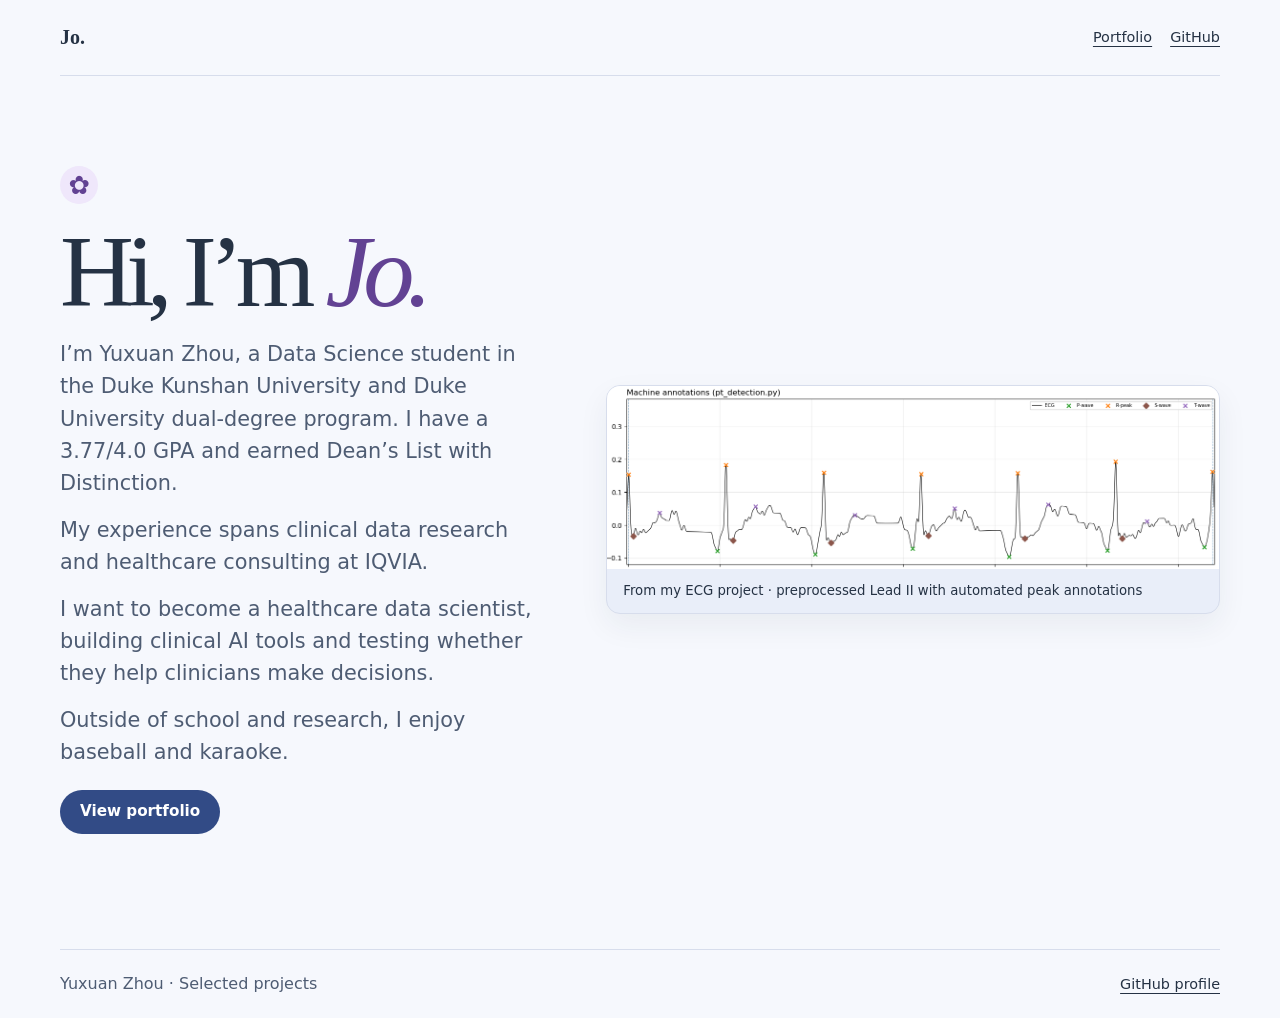
==== index.html @ 9deb6555 "Improve introduction readability" ====
<!doctype html>
<html lang="en">
<head>
<meta charset="utf-8">
<meta name="viewport" content="width=device-width,initial-scale=1">
<meta name="description" content="Selected work in biomedical data science and interactive visualization by jo1127-here.">
<title>Selected Data Projects · jo1127-here</title>
<style>
:root{color-scheme:dark;--bg:#0b1018;--panel:#121b28;--edge:#28374a;--muted:#abb9cb;--ink:#f1f6ff;--mint:#66ebc6;--blue:#8ca8ff;--pink:#ff9bb3}
*{box-sizing:border-box}html{scroll-behavior:smooth}body{margin:0;background:radial-gradient(ellipse at 85% 12%,#182a42,transparent 43rem),var(--bg);color:var(--ink);font:16px/1.55 system-ui,sans-serif}a{color:var(--mint);text-underline-offset:4px}a:focus-visible,button:focus-visible,input:focus-visible,select:focus-visible{outline:2px solid white;outline-offset:4px}main,nav,footer{width:min(1150px,calc(100% - 40px));margin:auto}nav,footer{display:flex;justify-content:space-between;gap:15px;align-items:center;padding:22px 0;border-bottom:1px solid var(--edge)}nav div{display:flex;gap:18px;flex-wrap:wrap}nav a,footer a{color:var(--ink);font-size:.9rem}header{padding:72px 0 54px;max-width:850px}.eyebrow,.tags,.caption,canvas+output{font: .85rem/1.45 ui-monospace,monospace}.eyebrow{color:var(--mint);text-transform:uppercase;letter-spacing:.12em}h1,h2,h3,p{margin:0}h1{font-size:clamp(3rem,9vw,7rem);letter-spacing:-.075em;line-height:.94;margin:.17em 0 .22em}h1 span{color:var(--blue)}h2,h3{letter-spacing:-.04em;line-height:1.05;font-size:clamp(1.65rem,3.4vw,2.75rem);margin:.3em 0}.lede{font-size:1.2rem}p,.caption{color:var(--muted)}.layout{display:grid;grid-template-columns:repeat(2,minmax(0,1fr));gap:20px}.card{border:1px solid var(--edge);border-radius:20px;background:var(--panel);padding:clamp(18px,3vw,34px);min-width:0;scroll-margin-top:20px}.wide{grid-column:1/-1}.feature{display:grid;grid-template-columns:minmax(220px,1fr) minmax(0,1.9fr);gap:24px;align-items:center}.tags{display:flex;flex-wrap:wrap;gap:7px;margin:16px 0}.tags span{border:1px solid var(--edge);padding:4px 8px;border-radius:5px;color:#d6dfed}.links{display:flex;flex-wrap:wrap;gap:15px;margin-top:15px}.plot{border:1px solid var(--edge);border-radius:12px;background:#0c1420;padding:12px;min-width:0}.plot canvas{display:block;width:100%;height:220px}.plot #forest,.plot #umap{height:325px}.plot #pet{height:auto;aspect-ratio:1.75}.caption{margin-top:8px;min-height:2.5em}output{display:block;color:var(--mint);margin-top:6px;min-height:2.5em}.controls{display:flex;flex-wrap:wrap;gap:10px;align-items:center;margin-bottom:8px}select,button{font:inherit;color:var(--ink);background:#172438;border:1px solid #41536c;border-radius:6px;padding:5px 8px;max-width:100%}input[type=range]{width:min(120px,100%);accent-color:var(--mint)}.metrics{display:grid;grid-template-columns:repeat(3,1fr);gap:8px;margin:12px 0}.metrics div{border-top:1px solid var(--edge);padding-top:6px}.metrics strong{display:block;color:var(--mint);font-size:1.15rem}.metrics small{color:var(--muted)}details{margin-top:12px;color:var(--muted)}summary{cursor:pointer;color:var(--ink)}table{width:100%;border-collapse:collapse;margin-top:8px;font-size:.84rem}td,th{text-align:left;padding:4px;border-bottom:1px solid var(--edge)}footer{margin-top:35px;border-bottom:0;border-top:1px solid var(--edge);color:var(--muted)}@media(max-width:780px){.layout,.feature{grid-template-columns:minmax(0,1fr)}header{padding:48px 0 36px}}@media(prefers-reduced-motion:reduce){html{scroll-behavior:auto}}
</style>
<style>
.effect-chart{display:grid;gap:8px}.effect-chart h4{margin:0;color:var(--ink)}.effect-row{display:grid;grid-template-columns:minmax(100px,1fr) minmax(65px,1fr) 3.55rem;gap:8px;align-items:center;font: .82rem/1.3 ui-monospace,monospace}.effect-track{position:relative;height:9px;border-radius:5px;background:linear-gradient(90deg,#263548 49.5%,#aab9cb 49.5% 50.5%,#263548 50.5%)}.effect-track i{position:absolute;top:1px;height:7px;background:var(--mint);border-radius:4px}.effect-track i.negative{background:var(--pink)}.effect-scale{display:flex;justify-content:space-between;margin:0 3.7rem 0 auto;width:calc(50% - 1.85rem);font:.75rem ui-monospace,monospace;color:var(--muted)}.effect-chart details+details{margin-top:6px}.effect-chart summary{margin-bottom:8px}
</style>
<link rel="stylesheet" href="assets/gallery.css?v=intro">
</head>
<body>
<nav aria-label="Main navigation"><a class="name" href="#top">Jo.</a><div><a href="#portfolio">Portfolio</a><a href="https://github.com/jo1127-here">GitHub</a></div></nav>
<main id="top">
<header class="cover" id="intro">
<div><span class="hello-mark" aria-hidden="true">✿</span><h1>Hi, I’m <em>Jo.</em></h1><div class="intro-bio">
<p>I’m Yuxuan Zhou, a Data Science student in the Duke Kunshan University and Duke University dual-degree program. I have a 3.77/4.0 GPA and earned Dean’s List with Distinction.</p>
<p>My experience spans clinical data research and healthcare consulting at IQVIA.</p>
<p>I want to become a healthcare data scientist, building clinical AI tools and testing whether they help clinicians make decisions.</p>
<p>Outside of school and research, I enjoy baseball and karaoke.</p>
</div><a class="cover-link" href="#portfolio">View portfolio</a></div>
<figure><img src="assets/processed-ecg-cover.webp" width="1282" height="383" alt="Preprocessed Lead II ECG with peaks marked by Jo’s detector"><figcaption>From my ECG project · preprocessed Lead II with automated peak annotations</figcaption></figure>
</header>
<section class="gallery" id="portfolio" aria-labelledby="projects" hidden><a class="portfolio-home" href="#top">Back to home</a>
<h2 id="projects">Selected projects</h2>
<section class="project-group" id="biomedical"><h3>Biomedical Data Science</h3><p>I start with signals and images, then compare my outputs with clinician annotations or use the features to study clinical associations. These projects span ECG peak detection, ECG–ICD analysis, and PET/CT lesion segmentation.</p><div class="project-grid"><a class="project-tile" href="#ecg-icd" data-project="ecg-icd">
<img src="assets/forest.webp" alt="Forest plot of aggregate ECG–ICD effect estimates" width="900" height="517">
<div class="tile-copy"><p class="eyebrow">Clinical statistics</p><h3>ECG–ICD association analysis</h3><p>Tested how ECG features vary with recorded diagnoses.</p></div>
</a>
<a class="project-tile" href="#waveform" data-project="waveform">
<img src="assets/wave.webp?v=ecg" alt="Annotated waveform from a public LUDB recording" width="900" height="517">
<div class="tile-copy"><p class="eyebrow">Signal processing</p><h3>ECG waveform detection</h3><p>Automatically annotated P, R, and T peaks in ECG signals.</p></div>
</a>
<a class="project-tile" href="#pet-ct" data-project="pet-ct">
<img src="assets/pet.webp" alt="Workflow diagram showing CT and segmentation resampled to the PET grid" width="900" height="517">
<div class="tile-copy"><p class="eyebrow">Medical imaging</p><h3>PET/CT spatial alignment</h3><p>Aligned PET/CT scans and compared lesion predictions with clinician masks.</p></div>
</a>
</div></section>
<section class="project-group" id="modeling"><h3>Beyond Healthcare</h3><p>I bring the same approach to text and financial data: make model outputs easy to explore and explain what the results tell us. In STATS 401, I built a searchable map of a university bulletin. In STATS 302, I compared estimates of factors associated with S&amp;P 500 returns.</p><div class="project-grid"><a class="project-tile" href="#lab" data-project="lab">
<img src="assets/lab.webp" alt="UMAP plot of bulletin passages colored by topic" width="900" height="517">
<div class="tile-copy"><p class="eyebrow">Visual analytics</p><h3>Mapping a university bulletin</h3><p>Turned a university bulletin into an interactive map of related passages.</p></div>
</a>
<a class="project-tile" href="#markets" data-project="markets">
<img src="assets/markets.webp" alt="Bar chart of selected Graphical RICA coefficients" width="900" height="517">
<div class="tile-copy"><p class="eyebrow">Financial time series</p><h3>Modeling S&P 500 returns</h3><p>Modeled how market factors relate to S&amp;P 500 returns.</p></div>
</a></div></section>
</section>
<dialog id="ecg-icd" aria-label="ECG–ICD association analysis"><form method="dialog" class="dialog-bar"><button>Close project</button></form><article class="card detail-card">
<div><p class="eyebrow">Clinical statistics</p><h2>ECG–ICD association analysis</h2><dl class="project-method"><dt>Aim</dt><dd>Test which ICD-9 diagnoses are associated with standardized T-wave amplitude.</dd><dt>Method</dt><dd>Fit linear mixed-effects models with patient random intercepts for repeated ECGs, then applied BH-FDR correction.</dd></dl><p id="forest-summary" class="caption"></p><div class="links"><a href="https://github.com/jo1127-here/portfolio/tree/main/projects/ecg-icd">GitHub project</a></div></div>
<h3 class="output-title">Output</h3>
<div class="plot"><div class="controls"><label for="forest-filter">Display</label><select id="forest-filter"><option value="all">Top 10 by absolute effect</option><option value="fdr">BH-FDR q &lt; 0.05</option></select></div><canvas id="forest" role="img" aria-label="Forest plot of standardized coefficients and 95 percent confidence intervals"></canvas><output id="forest-info">Hover over a row for its estimate and adjusted q-value.</output><details><summary>Read estimates as a table</summary><table><thead><tr><th>ICD-9</th><th>Estimate</th><th>95% CI</th><th>q</th></tr></thead><tbody id="forest-table"></tbody></table></details></div>
<div class="related-project"><a href="#waveform">See how P and T peaks are located</a></div></article></dialog>
<dialog id="waveform" aria-label="ECG waveform detection"><form method="dialog" class="dialog-bar"><button>Close project</button></form><article class="card detail-card">
<p class="eyebrow">Signal processing</p><h3>ECG waveform detection</h3><dl class="project-method"><dt>Aim</dt><dd>Automatically locate P, R, and T peaks and evaluate detection against clinician annotations.</dd><dt>Method</dt><dd>Filtered Lead II recordings, found R peaks with Engzee and an energy-based fallback, then searched for P and T peaks in R-anchored windows.</dd></dl>
<h3 class="output-title">Output</h3>
<section aria-labelledby="ecg-example">
<h4 id="ecg-example">Clinician annotations vs. my detector</h4>
<figure class="ecg-figure"><a href="assets/ecg-detection-comparison.webp"><img src="assets/ecg-detection-comparison.webp" alt="Lead II ECG with clinician annotations above, detector output below, and matching counts"></a>
<figcaption>Single-record comparison. Within ±75 ms, the detector matched 18 P/R/T peaks, with one false positive and one missed peak, both for the T wave.</figcaption></figure>
<h4>Unfiltered ECG · clinician annotations only</h4>
<figure class="ecg-figure"><a href="assets/ecg-raw-clinician.webp"><img src="assets/ecg-raw-clinician.webp" alt="Unfiltered Lead II ECG with clinician-marked P, R and T peaks"></a>
<figcaption>A separate unfiltered recording, shown with clinician annotations only. <a href="https://physionet.org/content/ludb/1.0.1/">PhysioNet LUDB · source and license</a>.</figcaption></figure>
</section>
<section class="related-project" aria-labelledby="ecg-cohort">
<h4 id="ecg-cohort">Full LUDB evaluation · 200 records</h4>
<p>Lead II from every record in LUDB v1.0.1 was evaluated with the intermediate detector. Predicted P, R and T peaks were matched one-to-one to manual annotations within ±76 ms.</p>
<table><thead><tr><th scope="col">Peak</th><th scope="col">TP</th><th scope="col">FP</th><th scope="col">FN</th><th scope="col">F1</th></tr></thead>
<tbody><tr><th scope="row">P</th><td>1,337</td><td>276</td><td>64</td><td>88.72%</td></tr><tr><th scope="row">R</th><td>1,801</td><td>23</td><td>30</td><td>98.55%</td></tr><tr><th scope="row">T</th><td>1,509</td><td>104</td><td>133</td><td>92.72%</td></tr></tbody></table>
</section>
<div class="links"><a href="https://github.com/jo1127-here/portfolio/tree/main/projects/ecg-waveform">GitHub project</a></div>
<div class="related-project"><a href="#ecg-icd">See how T-wave features are used in association models</a></div></article></dialog>
<dialog id="pet-ct" aria-label="PET/CT spatial alignment"><form method="dialog" class="dialog-bar"><button>Close project</button></form><article class="card detail-card">
<p class="eyebrow">Medical imaging</p><h3>PET/CT spatial alignment</h3><dl class="project-method"><dt>Aim</dt><dd>Align PET, CT, and lesion masks and compare lesion predictions with clinician ground truth.</dd><dt>Method</dt><dd>Resampled CT and lesion masks onto the PET grid with SimpleITK using linear and nearest-neighbor interpolation, respectively. I ran nnU-Net for lesion segmentation and compared predictions with clinician masks.</dd></dl>
<h3 class="output-title">Output</h3>
<div class="result-note"><p><strong>Alignment check.</strong> In the example output, the CT and lesion masks matched the PET grid. The lesion mask had 1,299 nonzero voxels before and after resampling.</p>
<p><strong>61.69%</strong> positive mean Dice, as reported in my nnU-Net evaluation. This metric summarizes the evaluation, while a mask overlay shows an individual example.</p>
<p>The linked GitHub project contains the spatial alignment code. My nnU-Net training and inference code is not published there.</p></div>
<div class="links"><a href="https://github.com/jo1127-here/portfolio/tree/main/projects/pet-ct">GitHub project</a></div>
<div class="related-project"><a href="#waveform">Explore another biomedical workflow</a></div></article></dialog>
<dialog id="lab" aria-label="Mapping a university bulletin"><form method="dialog" class="dialog-bar"><button>Close project</button></form><article class="card detail-card">
<div><p class="eyebrow">Interactive visualization · STATS 401</p><h2>Mapping a university bulletin</h2><dl class="project-method"><dt>Aim</dt><dd>Help readers explore how topics are organized across a university bulletin.</dd><dt>Method</dt><dd>Embedded passages with MiniLM, grouped them with K-means, and projected them with UMAP for an interactive, filterable map.</dd></dl><div class="links"><a href="https://github.com/jo1127-here/portfolio/tree/main/projects/stats401-lab8">GitHub project</a><a href="projects/stats401-lab8/lab8/index.html">Explore full lab</a></div></div>
<h3 class="output-title">Output</h3>
<div class="plot"><div class="controls"><label for="topic">Topic</label><select id="topic"><option value="all">All topics</option></select></div><canvas id="umap" role="img" aria-label="UMAP projection of bulletin passages colored by cluster"></canvas><output id="topic-info"></output><p class="caption">Each point represents one passage. Coordinates come from the published Lab 8 visualization.</p></div>
<div class="related-project"><a href="#markets">Explore model estimates on market data</a></div></article></dialog>
<dialog id="markets" aria-label="Modeling S&P 500 returns"><form method="dialog" class="dialog-bar"><button>Close project</button></form><article class="card detail-card">
<div><p class="eyebrow">Financial time series · STATS 302</p><h2>Modeling S&amp;P 500 returns</h2><dl class="project-method"><dt>Aim</dt><dd>Explore which market factors are associated with movements in S&amp;P 500 returns.</dd><dt>Method</dt><dd>Built market features from Yahoo Finance and compared Graphical RICA and cross-moment estimates using a lagged sector-level causal graph.</dd></dl><p class="caption">The unknown-graph check did not identify the full graph. The coefficients are exploratory and depend on the model assumptions.</p><div class="links"><a href="https://github.com/jo1127-here/portfolio/tree/main/projects/stats302">GitHub project</a></div></div>
<h3 class="output-title">Output</h3>
<div class="plot effect-chart"><h4>Selected coefficient estimates</h4><details open><summary>Graphical RICA · lagged inputs</summary><div class="effect-row"><span>10Y yield</span><span class="effect-track" aria-hidden="true"><i class="positive" style="left:50.00%;width:49.31%"></i></span><span>+0.986</span></div>
<div class="effect-row"><span>13-week yield</span><span class="effect-track" aria-hidden="true"><i class="positive" style="left:50.00%;width:49.13%"></i></span><span>+0.983</span></div>
<div class="effect-row"><span>VIX</span><span class="effect-track" aria-hidden="true"><i class="positive" style="left:50.00%;width:47.80%"></i></span><span>+0.956</span></div>
<div class="effect-row"><span>Financials illiquidity</span><span class="effect-track" aria-hidden="true"><i class="positive" style="left:50.00%;width:44.79%"></i></span><span>+0.896</span></div>
<div class="effect-row"><span>Technology volume</span><span class="effect-track" aria-hidden="true"><i class="negative" style="left:18.57%;width:31.43%"></i></span><span>-0.629</span></div>
<div class="effect-scale" aria-hidden="true"><span>−1</span><span>0</span><span>+1</span></div></details><details open><summary>Cross-moment · same-day inputs</summary><div class="effect-row"><span>Financials return</span><span class="effect-track" aria-hidden="true"><i class="positive" style="left:50.00%;width:41.68%"></i></span><span>+0.834</span></div>
<div class="effect-row"><span>Technology return</span><span class="effect-track" aria-hidden="true"><i class="positive" style="left:50.00%;width:30.38%"></i></span><span>+0.608</span></div>
<div class="effect-row"><span>Energy return</span><span class="effect-track" aria-hidden="true"><i class="negative" style="left:41.57%;width:8.43%"></i></span><span>-0.169</span></div>
<div class="effect-scale" aria-hidden="true"><span>−1</span><span>0</span><span>+1</span></div></details><p class="caption">Saved notebook estimates. Each estimator is shown with its own inputs and time alignment.</p></div>
<div class="related-project"><a href="#lab">Explore patterns in a text corpus</a></div></article></dialog>
</div>
</main>
<footer><span>Yuxuan Zhou · Selected projects</span><a href="https://github.com/jo1127-here">GitHub profile</a></footer>
<script type="application/json" id="data">{"forest":[{"code":"4280","b":-0.5330028402219891,"lo":-0.7084223348412143,"hi":-0.35758334560276384,"q":5.19359545881073e-08,"sig":true,"patients":554,"ecgs":2809},{"code":"42731","b":-0.35154044643117466,"lo":-0.5361162913755914,"hi":-0.16696460148675799,"q":0.0018927373797335545,"sig":true,"patients":554,"ecgs":2809},{"code":"25000","b":-0.30854083618067335,"lo":-0.4876449752100235,"hi":-0.12943669715132325,"q":0.0031003922753967445,"sig":true,"patients":554,"ecgs":2809},{"code":"5849","b":-0.3007226256440783,"lo":-0.47492557353884035,"hi":-0.1265196777493163,"q":0.0031003922753967445,"sig":true,"patients":554,"ecgs":2809},{"code":"V5866","b":-0.29576024231946485,"lo":-0.5156995867563259,"hi":-0.07582089788260382,"q":0.018662327730410988,"sig":true,"patients":554,"ecgs":2809},{"code":"41401","b":-0.27572416247402315,"lo":-0.4490470978650002,"hi":-0.10240122708304611,"q":0.005203535534945331,"sig":true,"patients":554,"ecgs":2809},{"code":"V1582","b":-0.2529261249858744,"lo":-0.43003412095326154,"hi":-0.0758181290184873,"q":0.012815101728830856,"sig":true,"patients":554,"ecgs":2809},{"code":"4019","b":-0.24955777485700284,"lo":-0.39506388279007787,"hi":-0.10405166692392781,"q":0.0031003922753967445,"sig":true,"patients":554,"ecgs":2809},{"code":"2724","b":-0.24434271932568,"lo":-0.39184491750473255,"hi":-0.09684052114662745,"q":0.003891013689460189,"sig":true,"patients":554,"ecgs":2809},{"code":"2449","b":0.24005211042830085,"lo":0.006483822631436764,"hi":0.47362039822516494,"q":0.0879409190870963,"sig":false,"patients":554,"ecgs":2809},{"code":"5859","b":-0.18099189126898124,"lo":-0.4035957899835235,"hi":0.04161200744556101,"q":0.18504944385536093,"sig":false,"patients":554,"ecgs":2809},{"code":"40390","b":-0.17288509450129055,"lo":-0.37956361117459997,"hi":0.03379342217201886,"q":0.18383644732075466,"sig":false,"patients":554,"ecgs":2809},{"code":"2761","b":-0.17132948087764555,"lo":-0.3986645623911339,"hi":0.05600560063584284,"q":0.1994933431901394,"sig":false,"patients":554,"ecgs":2809},{"code":"30000","b":0.16662522822981032,"lo":-0.04955637714541017,"hi":0.3828068336050308,"q":0.1994933431901394,"sig":false,"patients":554,"ecgs":2809},{"code":"2720","b":-0.1155061040174404,"lo":-0.3323844245007188,"hi":0.10137221646583801,"q":0.39151951870581364,"sig":false,"patients":554,"ecgs":2809},{"code":"3051","b":0.10226970051314976,"lo":-0.10469326570395351,"hi":0.30923266673025307,"q":0.39151951870581364,"sig":false,"patients":554,"ecgs":2809},{"code":"2859","b":-0.08741247571885288,"lo":-0.2634675024020531,"hi":0.08864255096434731,"q":0.39151951870581364,"sig":false,"patients":554,"ecgs":2809},{"code":"5990","b":-0.06997884716823753,"lo":-0.2644549284410397,"hi":0.12449723410456463,"q":0.5340544746726495,"sig":false,"patients":554,"ecgs":2809},{"code":"311","b":-0.040412706448987236,"lo":-0.2244579944090185,"hi":0.14363258151104405,"q":0.6669269943769675,"sig":false,"patients":554,"ecgs":2809},{"code":"53081","b":-0.03966469172030132,"lo":-0.20334048384895345,"hi":0.12401110040835081,"q":0.6669269943769675,"sig":false,"patients":554,"ecgs":2809}],"points":[[5.4654,6.503,7],[8.3804,6.7792,10],[8.258,6.1966,10],[8.2237,6.286,10],[8.3116,6.2577,10],[7.519,6.2805,8],[8.0059,6.3255,10],[8.1076,7.2965,10],[7.8568,7.2637,4],[7.337,7.6965,4],[8.2866,6.2922,10],[7.7316,7.3404,4],[12.4902,2.9448,10],[6.6025,6.9477,10],[3.4732,4.4782,7],[7.9803,5.8226,10],[8.6552,6.4259,10],[8.7811,5.9761,10],[8.1839,5.9786,10],[3.5297,4.5988,7],[3.508,4.4971,7],[6.9805,6.7693,7],[6.9563,6.757,7],[8.1857,7.3071,10],[8.3383,7.3212,10],[8.3058,7.3509,10],[8.4433,7.3897,10],[8.307,7.4661,10],[8.4612,7.1073,10],[3.4555,4.404,7],[8.2646,6.6937,10],[7.0124,6.8016,7],[8.1713,6.9883,10],[7.657,6.7643,10],[7.4623,6.9095,10],[8.8498,6.9473,10],[8.5352,6.899,10],[8.6165,7.1025,10],[8.6718,6.9111,10],[8.7074,6.9994,10],[8.4352,6.8021,10],[8.6547,6.9651,10],[8.5877,6.795,10],[7.8079,6.8929,10],[9.1659,7.0883,10],[8.8106,7.2443,10],[9.1327,7.0539,10],[8.764,7.3009,10],[8.7728,7.3708,10],[8.4333,7.3348,10],[9.0833,6.9749,10],[9.2002,7.0036,10],[8.7446,7.2544,10],[8.7406,6.9423,10],[9.2235,6.945,10],[9.2417,7.0214,10],[8.9158,6.9061,10],[9.2302,6.9845,10],[8.4572,7.2879,10],[9.0468,7.0576,10],[9.2539,7.052,10],[9.0272,7.1055,10],[8.987,7.117,10],[9.2214,6.9744,10],[9.1051,7.0664,10],[9.1516,7.0283,10],[9.2125,7.0043,10],[8.9494,6.9307,10],[4.8231,5.0564,1],[5.2233,5.1841,1],[5.7613,5.4023,1],[4.9205,4.9711,1],[8.9741,4.5989,0],[4.8495,4.946,1],[4.942,5.3101,1],[8.8555,5.2626,0],[7.9638,5.6783,10],[9.0045,4.4549,0],[9.1692,4.4717,0],[9.3445,4.6213,0],[7.8861,5.6796,10],[9.4401,4.7103,0],[9.1828,4.5137,0],[9.2358,4.5734,0],[9.2186,4.6165,0],[9.2496,4.6621,0],[9.2222,4.679,0],[8.7374,5.9603,10],[9.3162,4.5061,0],[9.3228,4.4455,0],[9.3209,4.5341,0],[9.1564,4.5394,0],[9.2882,4.4471,0],[9.0393,4.5917,0],[9.3462,4.567,0],[9.4015,4.4933,0],[9.1257,4.4105,0],[9.311,4.5609,0],[7.9238,5.7313,10],[9.037,4.3392,0],[9.1928,4.4315,0],[9.0041,4.3788,0],[8.6997,5.0092,5],[3.7799,4.0691,7],[3.7697,3.286,5],[3.7372,3.5625,7],[3.8514,3.2104,5],[7.9087,5.7248,10],[9.4062,4.7046,0],[1.9606,4.4436,6],[1.9545,4.3763,6],[2.0782,4.4053,7],[1.9185,4.6522,6],[3.0495,4.3045,7],[8.8142,5.0783,10],[3.9454,3.3107,5],[3.9874,3.237,5],[4.0664,3.0689,5],[5.0462,4.5157,1],[0.4977,4.5405,6],[4.6416,4.5745,7],[3.9663,3.7437,7],[9.0667,4.4393,0],[9.1982,4.4683,0],[2.8595,6.3502,11],[3.3605,6.3205,7],[9.3771,4.7852,0],[9.7025,4.4667,0],[4.1953,8.9501,2],[9.7636,4.4167,0],[9.6825,4.4497,0],[9.6389,4.5682,0],[9.6851,4.5998,0],[7.9411,5.7067,10],[9.6127,4.5973,0],[3.817,2.8398,5],[3.6951,2.8903,5],[-0.1262,3.7503,7],[-0.1057,3.2469,9],[0.4156,3.0106,9],[0.1894,3.155,7],[0.2932,4.3289,6],[-0.0312,3.7511,7],[0.392,6.6052,6],[0.381,6.6205,11],[0.503,6.5192,11],[9.3788,4.6747,0],[8.044,5.7663,10],[7.8013,5.7305,10],[9.564,4.5751,0],[8.6177,6.1109,10],[9.4853,4.7201,0],[3.0994,8.6109,2],[2.5989,7.5242,11],[3.4563,8.9042,2],[8.035,5.8247,10],[7.9898,5.7557,10],[9.0726,4.3778,0],[9.7547,4.4427,0],[4.3264,8.9522,2],[3.5613,6.4297,11],[3.2431,6.6377,11],[3.9412,6.6769,4],[3.5961,6.5327,11],[7.9344,5.7072,10],[8.0704,5.7892,10],[0.9005,4.2547,6],[0.8946,4.091,2],[0.6068,3.3572,7],[0.6548,4.5258,6],[1.3057,5.8805,6],[1.0749,5.6776,6],[7.884,5.7248,10],[7.0227,6.7711,7],[8.8055,5.9852,10],[9.7926,4.6361,0],[1.1775,1.4433,3],[3.2275,4.1799,7],[9.1128,4.5719,0],[0.3858,2.611,9],[0.6789,2.5221,9],[0.7334,2.7018,9],[0.6915,2.819,9],[0.3629,2.5107,9],[1.0638,2.2878,3],[0.0565,3.1102,9],[1.3696,5.8701,6],[7.0485,6.8138,7],[9.7,4.5937,0],[1.8041,7.3528,11],[1.9653,7.2991,7],[7.9971,5.6521,10],[8.8751,5.2225,0],[12.5488,2.8867,10],[6.0148,6.5716,4],[4.7764,5.5358,1],[5.6978,5.3957,1],[5.7414,5.4628,1],[3.8873,8.324,2],[4.7559,4.9004,1],[3.3161,7.999,2],[4.9436,5.6105,1],[3.9398,8.373,2],[3.3339,7.8026,2],[4.197,6.8406,4],[5.6773,5.9342,1],[2.0166,4.4483,6],[2.0819,4.3542,8],[2.2069,4.4034,8],[1.9016,4.7777,6],[1.5321,4.712,9],[1.9734,4.193,6],[1.8049,3.3934,8],[1.8982,3.0008,8],[0.4235,6.5253,7],[2.0032,4.6006,6],[2.2617,4.2232,8],[12.5007,2.935,10],[0.9759,2.26,9],[0.5337,2.4834,9],[0.2453,2.4178,9],[2.4259,5.6974,11],[0.2961,3.4472,9],[0.3189,2.7843,9],[0.2531,2.4461,9],[0.7174,2.4462,9],[0.5513,2.6207,9],[0.4358,2.4046,9],[0.6728,3.5904,9],[1.4506,2.7631,9],[0.3884,2.4886,9],[-0.1671,3.1114,9],[0.1387,2.9277,9],[-0.1613,3.7975,6],[0.448,2.4404,9],[0.5365,2.5839,9],[1.5646,2.5463,8],[0.3299,2.4238,9],[0.1327,3.3364,9],[-0.1582,3.2898,9],[1.043,3.8581,9],[0.4386,2.5245,9],[0.5993,2.5311,9],[0.2928,2.4132,9],[0.1798,2.8404,9],[-0.0699,3.0395,9],[0.1851,3.4056,9],[0.1662,2.769,9],[0.9108,3.2462,9],[0.8947,3.0813,9],[0.454,2.8299,9],[0.8185,3.5811,9],[7.1744,6.8114,7],[7.4371,6.2981,10],[7.0458,6.8126,7],[12.5099,2.9222,10],[1.1002,1.9752,3],[1.1565,1.904,3],[0.8712,2.0053,3],[0.8813,2.0488,9],[1.1274,1.9374,3],[0.9245,2.0953,9],[0.9255,1.8582,3],[1.1921,1.7591,3],[-0.2494,2.9958,9],[0.9501,1.9662,9],[0.9948,1.6794,3],[1.1221,1.6918,3],[0.9753,2.1993,9],[1.1066,1.4056,3],[5.5985,8.5918,4],[5.4806,8.6742,4],[5.524,8.5801,4],[5.3716,8.6681,4],[5.4177,8.6755,4],[5.4581,8.5896,4],[5.2185,8.6704,4],[5.0951,8.5845,4],[5.1937,8.7162,4],[5.1601,8.6192,4],[5.1384,8.7177,4],[4.7931,8.6605,4],[4.4839,8.6948,4],[4.8904,8.7577,4],[4.93,8.7568,4],[5.1759,8.7653,4],[5.1207,8.7729,4],[4.9998,8.1119,4],[7.5209,7.6578,10],[5.0393,8.7824,4],[5.5056,8.6972,4],[5.3216,8.7747,4],[5.241,8.6391,4],[4.8523,8.3606,4],[4.6306,8.5793,4],[7.6059,7.6184,10],[4.4069,8.4002,2],[4.9679,8.1411,4],[7.5628,7.6483,10],[4.4368,8.5732,2],[7.5846,7.6203,10],[6.7739,7.759,4],[8.5043,7.3986,10],[3.8916,8.9965,2],[3.9697,8.9859,2],[3.889,8.914,2],[8.4167,7.2706,10],[3.9,9.0944,2],[4.0425,8.8419,2],[4.1191,8.9877,2],[3.681,4.4463,7],[12.4593,2.9707,10],[4.0653,3.1489,5],[4.1248,2.6694,5],[3.7568,2.3288,5],[3.6448,2.2023,5],[4.2512,2.8233,5],[2.3162,4.5036,5],[4.932,3.861,5],[4.7585,3.5249,5],[3.89,3.0612,5],[4.0465,2.5128,5],[4.724,3.4815,5],[3.9481,2.3638,5],[3.5721,2.1234,5],[4.3502,2.7066,5],[4.1671,2.8283,5],[3.8219,2.3896,5],[3.4844,2.118,5],[4.0508,2.748,5],[4.2947,2.7233,5],[4.2196,2.7263,5],[4.2285,2.6322,5],[3.5897,2.1359,5],[4.174,2.7678,5],[4.327,2.7387,5],[4.4376,2.849,5],[4.1369,2.8822,5],[2.5625,2.0216,8],[2.4214,7.0909,11],[5.636,6.0979,1],[2.7827,6.0401,11],[2.707,7.0556,2],[4.7017,5.2806,1],[4.2233,8.2186,2],[3.3297,8.6781,2],[4.7117,5.3163,1],[2.7298,7.217,11],[2.5824,6.8155,11],[2.527,6.7927,11],[1.7496,6.7548,11],[5.2978,5.8337,1],[4.5432,6.2157,1],[2.7929,6.8001,11],[1.7314,5.9287,11],[1.5955,6.0832,6],[3.2043,8.5909,2],[2.5534,7.2873,11],[2.8945,7.6144,11],[0.9638,4.0991,11],[2.5322,7.3609,11],[2.9273,7.5817,2],[2.452,7.5811,11],[1.5378,5.8393,6],[0.6321,7.2384,11],[0.938,7.5633,11],[3.1612,8.7765,2],[2.2892,6.7503,11],[3.5461,4.7348,7],[3.5981,4.7469,7],[12.329,3.1094,10],[12.2689,3.1657,10],[0.5835,5.2461,6],[-0.2338,4.1635,6],[0.6014,5.1654,6],[0.7691,5.1341,6],[0.556,5.0031,6],[0.5401,5.3061,6],[0.8089,5.5763,6],[2.4962,4.5559,6],[1.2396,6.0928,6],[0.7635,4.7024,6],[-0.1559,4.337,6],[0.4838,5.3119,8],[1.4796,5.8155,6],[2.872,2.4214,8],[0.5444,5.5985,6],[0.8827,7.5279,6],[2.1012,4.1635,8],[3.6778,7.9392,6],[-0.1204,4.2999,7],[1.0956,6.1574,6],[0.4798,5.1383,6],[3.3438,2.3368,8],[7.4526,6.1293,10],[2.6347,4.3552,5],[0.7905,5.128,8],[0.6254,5.8233,6],[-0.2628,4.2005,6],[2.4443,4.6451,8],[3.2708,1.7944,8],[12.5336,2.9021,10],[12.5605,2.8754,10],[5.7593,7.3724,4],[5.4098,7.0337,4],[5.4901,7.2915,4],[5.7342,8.3251,4],[5.5594,7.3874,4],[5.4486,6.8102,1],[5.4633,7.4507,4],[5.4105,7.3746,4],[5.6969,7.5925,4],[-0.2107,3.8727,6],[-0.2539,3.6449,9],[-0.292,4.1027,6],[0.0623,3.4171,9],[-0.1913,4.017,7],[-0.2614,4.0555,6],[3.211,8.8537,2],[-0.1928,4.3254,6],[3.4626,2.4933,5],[-0.0805,4.3452,6],[3.2689,8.8889,2],[-0.2327,3.0043,9],[-0.1868,4.3571,6],[-0.2927,3.07,9],[-0.2695,3.9244,9],[-0.2757,3.2973,5],[-0.2797,3.0994,9],[4.6261,4.5569,7],[-0.1034,2.8805,9],[-0.0648,4.459,6],[0.9247,6.2751,6],[1.622,6.2621,6],[0.8214,6.2027,6],[1.6893,6.3739,6],[-0.1838,4.186,9],[0.4282,6.4553,6],[0.8185,4.3363,6],[0.8839,6.7595,11],[0.6061,6.8919,11],[1.849,4.6041,6],[3.4738,4.7884,7],[3.5434,4.7377,7],[12.5412,2.8928,10],[5.8048,7.8907,4],[5.8427,7.9319,4],[12.5665,2.8697,10],[6.0488,8.0998,4],[5.9327,8.0275,4],[2.9568,8.7412,2],[3.0716,8.4041,2],[3.5621,8.9943,2],[3.1988,9.033,2],[3.4849,8.7199,2],[4.9936,8.3215,4],[3.4898,5.0997,7],[3.3209,8.9995,2],[5.3734,6.4419,7],[3.28,6.2695,11],[3.7737,8.0464,11],[3.5745,7.7793,11],[2.5196,5.5526,11],[3.0695,8.0137,11],[0.0174,4.5323,11],[3.7245,6.7596,11],[0.6544,7.2827,11],[2.4709,6.6006,11],[3.4942,8.2465,2],[3.3721,8.4598,2],[3.4572,5.1998,7],[3.7185,5.5464,11],[2.9649,5.2197,6],[4.8762,5.565,1],[4.9,5.4821,1],[3.5156,5.0382,7],[0.8914,4.1165,6],[0.8903,3.9176,7],[0.9311,4.094,6],[4.6466,5.4953,1],[0.9257,4.438,6],[0.0058,3.4413,9],[0.973,4.1879,6],[0.8897,4.487,6],[0.846,4.3256,6],[1.454,2.9932,9],[0.5993,3.6731,9],[1.1569,4.1662,11],[0.7761,3.972,6],[1.0028,4.1951,6],[0.9237,4.3473,6],[12.5302,2.9058,10],[3.527,8.8143,2],[3.1865,8.5057,2],[3.5985,8.6239,2],[2.1629,7.2756,11],[2.0237,7.4065,11],[3.6234,8.4582,2],[3.8749,8.6617,2],[2.243,6.9042,11],[2.4954,7.0135,11],[2.5956,7.8965,2],[2.7304,8.0147,2],[2.8978,8.035,2],[2.611,7.8819,2],[2.714,7.549,11],[3.919,8.2806,2],[1.8905,7.5736,11],[1.0268,7.5298,11],[2.682,7.2645,11],[2.6727,6.9531,11],[4.8514,6.3704,1],[3.0504,6.9844,11],[2.5865,7.6873,2],[2.5965,8.1971,2],[2.7792,8.1072,2],[3.4972,8.5625,2],[1.9489,7.1024,11],[2.5403,7.1534,11],[4.9836,5.251,1],[0.7337,3.8563,9],[1.0937,7.6266,11],[4.657,5.4174,1],[2.3503,8.384,2],[1.0743,7.228,11],[2.6639,7.8932,2],[2.9886,8.8572,2],[2.3404,8.3772,2],[1.2359,5.0401,6],[3.4959,8.9368,2],[2.4122,8.4677,2],[2.0946,8.112,2],[2.3971,7.6092,11],[5.0895,5.1638,1],[2.5041,7.9553,2],[1.5026,7.3806,11],[1.001,5.5973,6],[1.5036,7.4153,11],[2.5127,8.0699,2],[2.6899,7.7939,2],[2.5062,6.903,11],[2.6737,7.3336,11],[1.9764,7.1662,11],[1.8887,6.6997,6],[3.7345,4.7383,7],[3.9428,3.4236,5],[4.2437,4.084,1],[4.6558,4.6253,1],[4.734,4.6276,1],[4.621,5.5974,1],[4.7655,3.7558,5],[4.7802,3.541,5],[4.6095,3.4242,5],[4.379,3.1988,5],[4.411,3.3053,5],[4.5672,3.3875,5],[4.7899,3.661,5],[5.1082,5.0546,1],[4.5681,3.3785,5],[5.2802,5.3213,1],[4.5499,3.3816,5],[4.7163,4.6719,1],[5.1079,4.649,1],[4.0404,5.367,1],[3.5901,4.6961,7],[1.3099,2.1507,3],[1.3715,2.257,9],[1.2764,3.192,7],[12.5534,2.8727,10],[5.9851,8.01,4],[5.8774,7.9588,4],[12.5188,2.9177,10],[6.0946,8.181,4],[6.043,8.1429,4],[6.0501,8.1897,4],[6.0606,8.2386,4],[6.0451,8.3064,4],[12.555,2.8802,10],[2.974,7.3304,11],[1.7511,6.7066,11],[4.3568,6.5869,1],[4.7538,8.1505,4],[4.6422,6.2349,1],[5.028,6.5771,1],[4.1185,5.6231,1],[3.2402,8.0412,2],[3.3631,7.2961,11],[3.5077,7.2289,11],[4.697,8.6928,2],[3.7438,7.1113,11],[3.4804,7.1235,11],[3.597,7.1174,11],[3.3995,8.0149,2],[2.8924,4.7297,11],[3.0096,6.5521,11],[2.8868,6.6148,11],[2.983,6.8704,11],[3.9024,6.8235,11],[1.8899,7.4082,11],[4.499,6.9292,1],[5.0336,8.0246,4],[4.5045,6.7467,4],[3.554,7.0087,11],[3.2895,7.222,11],[3.1804,7.3185,11],[3.3664,7.3665,11],[3.5772,6.9918,11],[5.8136,6.1007,8],[3.5282,7.8573,2],[5.1047,5.6745,1],[3.4411,7.3705,11],[3.7036,6.9313,11],[4.8803,7.9533,4],[4.2999,6.8294,1],[3.7989,6.9891,11],[2.8764,6.4742,11],[4.1583,6.6592,1],[4.8694,7.8374,1],[1.1319,1.4108,3],[1.513,1.4852,3],[1.138,1.5648,3],[1.2516,1.3543,3],[1.0634,1.522,3],[1.2853,1.3875,3],[1.1395,1.2929,3],[1.4928,1.3671,3],[1.087,1.3167,3],[0.6694,2.2023,9],[12.3978,3.0376,10],[2.4907,1.8402,8],[2.4758,1.8645,8],[7.3887,6.1316,8],[2.2746,1.6639,3],[3.212,2.1611,5],[2.5264,1.9502,8],[3.2062,1.7043,8],[3.3055,1.732,8],[3.2528,1.6798,8],[3.1161,2.4473,5],[2.2487,1.8767,8],[3.344,2.243,5],[3.4013,2.7075,10],[3.3253,2.1735,5],[2.2527,1.6936,3],[2.6055,1.7052,8],[2.5372,1.8563,8],[2.44,1.8674,8],[2.3002,1.8096,3],[3.1728,1.6877,8],[3.387,2.4053,5],[2.3869,2.1857,8],[2.0757,1.5743,3],[2.2627,1.5265,8],[2.3517,1.6051,3],[2.0203,2.2903,8],[3.3306,1.6672,8],[7.1236,6.117,5],[2.587,1.73,5],[3.1068,2.2755,8],[2.6682,1.6964,8],[4.6459,5.4345,1],[5.2518,5.2761,1],[5.7548,5.3036,1],[5.3207,5.4251,1],[4.7689,5.5555,1],[5.4854,6.0007,1],[5.457,5.8602,1],[5.5127,5.6863,1],[5.8431,6.0506,1],[5.7681,5.8166,1],[5.7649,5.3684,1],[5.2221,4.7929,1],[7.3626,8.5792,8],[3.4659,5.9428,11],[5.7035,6.6507,1],[4.8623,4.827,1],[5.6728,5.638,1],[5.0619,4.1887,1],[4.9346,6.072,1],[4.7185,5.4291,2],[5.1769,5.5035,1],[5.0593,5.0724,1],[4.9646,5.2164,1],[5.726,5.2771,1],[5.2188,4.4088,1],[5.024,5.0923,1],[3.9399,8.2067,1],[5.9514,6.605,4],[5.9229,6.3712,1],[5.7005,5.2642,1],[5.5308,5.0256,1],[6.064,6.4587,4],[5.7258,5.2558,1],[5.4005,5.3247,1],[5.5496,5.1542,1],[5.8552,5.4555,1],[4.0962,5.2283,1],[5.8277,5.5377,1],[5.3606,5.6403,1],[5.6976,5.1977,1],[5.5574,4.8415,1],[5.5306,5.6066,1],[4.8852,5.4838,1],[5.2223,5.3665,1],[4.8598,4.903,1],[5.7791,5.7845,1],[5.6279,5.2055,1],[3.6202,4.8069,7],[4.5406,5.778,1],[3.6441,4.6685,7],[5.7896,5.4153,1],[8.5319,7.4862,10],[3.7626,8.7879,2],[7.6534,8.9116,8],[12.542,2.892,10],[6.244,7.3398,4],[6.0454,6.9243,4],[6.0041,6.9141,4],[1.853,3.5283,8],[1.7221,3.1469,8],[1.7389,3.2466,9],[1.8323,3.0518,8],[1.7116,3.2578,8],[7.5658,6.0461,10],[1.8044,3.603,11],[2.7333,5.9726,11],[3.5171,8.811,2],[2.7528,6.1405,2],[2.6401,6.0124,11],[3.2887,6.3297,11],[2.1146,6.4912,11],[2.6546,4.6297,11],[4.0185,3.2763,5],[3.3395,5.6072,11],[0.4857,6.2804,11],[3.3677,5.861,11],[4.0885,8.417,2],[3.7114,5.6648,1],[2.5326,5.3194,3],[5.5444,6.4401,8],[-0.2667,4.1821,6],[0.8465,6.4049,11],[2.7037,5.9689,11],[2.6474,6.1108,11],[1.9031,3.8026,8],[2.5686,5.764,11],[2.3801,6.5662,11],[2.5498,5.4884,3],[3.3456,6.2794,11],[2.4226,5.6888,11],[1.9251,1.6658,3],[2.0694,6.2959,11],[3.4454,4.8068,7],[1.8117,1.444,3],[1.7895,1.8136,3],[7.5133,6.2458,10],[1.935,1.5288,3],[2.0299,1.581,3],[1.8222,1.4614,3],[1.9782,1.7678,8],[1.3927,2.008,3],[1.4218,2.43,3],[2.0181,1.5439,3],[3.2853,2.1636,3],[1.7659,1.5047,3],[0.993,1.5374,3],[1.2492,1.3592,3],[1.8317,1.5045,3],[2.0686,1.9951,8],[1.85,1.4726,3],[1.3007,2.2604,3],[2.0212,1.5052,3],[1.5196,1.3711,3],[8.4309,7.2046,10],[7.941,8.8313,8],[7.9764,8.874,8],[7.9881,8.8851,8],[7.932,8.8436,8],[7.9142,8.8947,8],[7.9729,8.8854,8],[7.8805,8.8367,8],[7.8919,8.9234,8],[7.0239,9.0265,8],[7.4255,9.1038,8],[7.401,9.0106,8],[7.5015,9.0844,8],[7.583,9.0697,8],[7.564,8.9949,8],[7.2675,9.0051,8],[7.207,9.0289,8],[7.7944,8.5737,8],[7.0863,9.0083,8],[7.4972,9.1672,8],[7.5635,9.077,8],[7.5827,9.0393,8],[7.7672,8.5577,8],[7.0603,9.0058,8],[7.6011,9.036,8],[5.7781,7.5024,4],[7.9237,8.8804,8],[7.9375,8.9062,8],[7.7106,8.867,8],[7.689,8.1767,10],[7.7081,8.2259,8],[7.7511,8.2094,8],[7.7942,8.3426,8],[7.768,8.3204,8],[2.8598,8.8511,2],[1.1211,6.1106,6],[1.2581,6.5402,6],[2.2891,3.9947,8],[1.4112,5.9335,6],[3.188,9.0192,2],[3.4626,4.7288,7],[1.2541,6.4719,6],[1.16,5.6796,6],[2.0799,6.0831,11],[0.3033,5.2025,11],[2.0037,6.1776,11],[1.9538,7.283,11],[1.6217,6.7322,11],[1.6971,7.1049,11],[2.3065,8.0134,2],[1.6655,7.0775,11],[1.6558,5.6339,6],[1.5956,6.4883,6],[2.1958,8.2615,2],[2.2325,5.963,11],[1.65,6.5595,6],[2.0626,6.6552,11],[1.3501,6.9692,6],[1.2389,6.4499,7],[1.6362,5.2076,6],[1.3524,4.7021,6],[1.4906,5.2201,6],[2.18,8.1743,2],[1.8493,7.1962,11],[1.724,7.0209,6],[1.462,5.7207,6],[0.985,5.7994,6],[2.8127,4.6194,6],[1.8789,7.584,11],[0.7473,7.4428,11],[1.9494,4.8263,11],[1.7524,6.8563,6],[3.08,8.8226,2],[1.2929,5.5646,6],[1.8915,5.8332,6],[1.8998,4.1002,8],[1.5984,4.3333,8],[1.9519,3.454,8],[1.8914,3.7946,8],[2.0385,4.5327,6],[1.7523,4.163,8],[2.0787,4.2854,8],[1.8273,4.0479,11],[0.2855,4.5848,6],[0.8337,4.5187,6],[3.4979,8.5193,2],[1.116,6.5395,11],[1.0124,6.4283,11],[-0.3063,4.128,6],[0.0495,4.8941,6],[3.6683,7.9634,6],[0.6166,5.1411,6],[0.1255,4.8484,6],[1.5509,6.049,6],[1.3293,6.2673,6],[2.3673,7.6899,11],[1.5262,6.4179,6],[2.0124,6.7082,2],[1.7039,3.6617,8],[1.9189,6.7722,6],[0.3961,6.4988,7],[1.6309,5.7203,6],[0.9972,5.4814,6],[1.005,4.7865,6],[1.4352,5.0655,6],[1.1474,5.2201,6],[1.2851,5.4787,6],[1.4471,7.3289,11],[1.5937,5.7841,6],[0.6817,5.2623,6],[-0.1721,4.0004,6],[1.3053,4.8655,6],[2.3622,7.5694,6],[0.9504,5.7757,6],[4.8493,6.3982,11],[-0.1274,4.1763,6],[0.998,5.6272,6],[1.7871,7.1622,11],[3.9342,4.7851,7],[0.4448,7.142,11],[0.6197,7.368,11],[0.76,7.4344,11],[0.6221,7.3913,11],[0.5074,7.2805,11],[0.4163,7.0617,11],[0.5264,7.2555,11],[4.7033,5.7101,11],[3.237,8.497,2],[2.9926,8.2974,2],[0.6349,7.3892,11],[0.5597,7.2251,11],[0.4067,7.145,11],[0.3931,7.0237,11],[0.5596,7.2154,11],[0.4945,6.953,11],[0.5867,7.2727,11],[2.4268,5.7144,11],[2.1312,4.3695,7],[4.7757,4.6486,7],[2.371,7.6519,2],[0.8219,6.36,6],[1.046,7.2937,11],[3.7629,7.9829,6],[2.3508,4.329,8],[3.5544,3.4403,5],[3.7416,7.9152,6],[2.543,3.8418,8],[2.3535,5.7523,7],[2.856,7.9205,2],[2.7288,5.739,11],[3.2917,6.1747,11],[2.5227,6.5272,11],[2.508,6.5942,6],[3.2892,8.7412,2],[1.4959,5.6466,6],[2.3751,6.5434,6],[2.6763,7.1742,11],[2.5348,5.9389,11],[1.5879,5.6546,6],[2.452,6.6623,11],[12.4145,3.0215,10],[5.9292,8.0594,4],[5.9333,7.9643,4],[5.6863,7.7692,4],[12.355,3.0795,10],[2.2899,4.1505,8],[4.1074,2.9385,5],[3.5793,2.5549,5],[2.1987,4.1835,8],[3.3032,1.792,8],[3.2768,1.7368,8],[3.2899,1.7014,8],[3.3961,1.9636,5],[3.321,1.7859,8],[1.298,4.3236,6],[4.5104,3.1104,5],[3.577,2.9255,5],[3.563,2.2038,5],[3.3681,1.7955,5],[5.5525,6.3514,11],[3.0658,7.5183,11],[3.5775,4.6191,7],[3.5599,4.6904,7],[5.7883,7.5617,4],[5.2804,7.2441,4],[4.6131,4.8939,1],[4.0873,8.4155,2],[3.6825,6.2992,4],[5.475,7.5758,4],[5.2293,6.724,4],[4.9401,6.6804,7],[4.8057,6.8114,1],[7.4542,6.1724,10],[5.4224,7.4886,4],[4.9555,6.6593,7],[4.9874,8.1139,4],[7.5385,7.6841,10],[5.7786,7.8743,4],[5.025,6.7502,1],[6.4479,6.5041,7],[6.4058,6.5494,7],[7.0063,6.2801,7],[5.2548,6.6489,4],[4.8013,8.3981,2],[4.9574,6.4403,1],[5.6407,8.4938,4],[4.9887,6.8749,4],[7.6217,7.5982,10]],"topics":[["Credit, Placement & Curriculum Requirements",43],["Course Renaming & Catalog Revisions",93],["Interdisciplinary Learning & Academic Community",81],["Computing, Mathematics & Physical Sciences",46],["Degree Administration, Transfer & Student Services",76],["Economics, Public Policy & Social Research",63],["Language Learning & Communication",118],["Global History, Politics & Culture",59],["Media, Arts & Digital Practice",91],["Registration, Grades & Academic Status",60],["China & East Asian Cultures",108],["Biology, Health & Environment",143]]}</script>
<script>
const {forest,points,topics}=JSON.parse(document.querySelector('#data').textContent);
const byId=id=>document.getElementById(id);
const colors=['#187369','#3659a0','#ab3e30','#8a640e','#773f9d','#24788a','#a44e23','#567121','#9d367e','#545982','#53777b','#a32a58'];
function surface(id){
  const canvas=byId(id), {width,height}=canvas.getBoundingClientRect(), dpr=devicePixelRatio||1;
  canvas.width=Math.round(width*dpr); canvas.height=Math.round(height*dpr);
  const ctx=canvas.getContext('2d');ctx.setTransform(dpr,0,0,dpr,0,0);
  return {ctx,width,height};
}
function line(ctx,x1,y1,x2,y2,color,width=1){
  ctx.strokeStyle=color;ctx.lineWidth=width;ctx.beginPath();ctx.moveTo(x1,y1);ctx.lineTo(x2,y2);ctx.stroke();
}
function dot(ctx,x,y,r,color){
  ctx.fillStyle=color;ctx.beginPath();ctx.arc(x,y,r,0,Math.PI*2);ctx.fill();
}
function text(ctx,msg,x,y,color='#465e60'){
  ctx.fillStyle=color;ctx.font='12px ui-monospace,monospace';ctx.fillText(msg,x,y);
}
function grid(ctx,w,h){
  for(let x=0;x<w;x+=24)line(ctx,x,0,x,h,'#e6e4d9');
  for(let y=0;y<h;y+=24)line(ctx,0,y,w,y,'#e6e4d9');
}
let visible=[],rowGap=0;
function drawForest(){
  const {ctx,width:w,height:h}=surface('forest');
  const filtered=byId('forest-filter').value==='fdr';
  visible=filtered?forest.filter(r=>r.sig):forest.slice(0,10);
  const limit=Math.max(.25,Math.ceil(Math.max(0,...visible.flatMap(r=>[Math.abs(r.lo),Math.abs(r.hi)]))*4)/4);
  const x=n=>59+(w-76)*(n+limit)/(2*limit);
  rowGap=(h-60)/Math.max(1,visible.length);
  for(const v of [-limit,-limit/2,0,limit/2,limit]){
    line(ctx,x(v),8,x(v),h-45,v===0?'#8493aa':'#dbddd2');
    ctx.textAlign='center';text(ctx,v.toFixed(2),x(v),h-27);
  }
  text(ctx,'Standardized coefficient',w/2,h-6);
  ctx.textAlign='left';
  for(const [i,r] of visible.entries()){
    const y=8+rowGap*(i+.5), c=r.b<0?'#45609b':'#187369';
    text(ctx,r.code+(r.sig?'*':''),0,y+4);line(ctx,x(r.lo),y,x(r.hi),y,c,2);dot(ctx,x(r.b),y,4,c);
  }
  const body=byId('forest-table');body.replaceChildren();
  for(const r of visible){
    const tr=body.insertRow();
    for(const value of [r.code,r.b.toFixed(3),r.lo.toFixed(3)+' to '+r.hi.toFixed(3),r.q===null?'—':r.q.toPrecision(3)])tr.insertCell().textContent=value;
  }
  byId('forest-info').textContent='* BH-FDR q < 0.05 · Hover for model details.';
}
byId('forest').addEventListener('pointermove',e=>{
  const row=visible[Math.floor((e.offsetY-8)/rowGap)];
  if(row)byId('forest-info').textContent='ICD-9 '+row.code+' · β '+row.b.toFixed(3)+' · 95% CI ['+row.lo.toFixed(3)+', '+row.hi.toFixed(3)+'] · q '+(row.q===null?'unavailable':row.q.toPrecision(3));
});
byId('forest').addEventListener('pointerleave',()=>{byId('forest-info').textContent='* BH-FDR q < 0.05 · Hover for model details.';});
byId('forest-summary').textContent=forest[0].patients+' patients · '+forest[0].ecgs.toLocaleString('en-US')+' ECGs in the screening cohort. Exploratory associations.';
const xs=points.map(p=>p[0]),ys=points.map(p=>p[1]);
const bounds=[Math.min(...xs),Math.max(...xs),Math.min(...ys),Math.max(...ys)];
let plotted=[];
function drawUMAP(){
  const {ctx,width:w,height:h}=surface('umap');grid(ctx,w,h);
  const topic=byId('topic').value;
  const [a,b,c,d]=bounds, scale=Math.min((w-28)/(b-a),(h-28)/(d-c));
  plotted=points.map(([x,y,k])=>[w/2+(x-(a+b)/2)*scale,h/2-(y-(c+d)/2)*scale,k]);
  for(const faded of [true,false])for(const [x,y,k] of plotted){
    if((topic!=='all'&&Number(topic)!==k)!==faded)continue;
    ctx.globalAlpha=faded?.18:.83;dot(ctx,x,y,faded?1.6:2.9,faded?'#526572':colors[k]);
  }
  ctx.globalAlpha=1;
  byId('topic-info').textContent=topic==='all'?points.length+' passages · '+topics.length+' topics':topics[topic][0]+' · '+topics[topic][1]+' passages';
}
topics.forEach(([label],i)=>byId('topic').add(new Option(label,i)));
byId('umap').addEventListener('pointermove',e=>{
  let nearest=null, distance=64;
  for(const [x,y,k] of plotted){
    if(byId('topic').value!=='all'&&Number(byId('topic').value)!==k)continue;
    const d=(x-e.offsetX)**2+(y-e.offsetY)**2;if(d<distance){distance=d;nearest=k;}
  }
  if(nearest!==null)byId('topic-info').textContent=topics[nearest][0]+' · '+topics[nearest][1]+' passages in topic';
});
byId('umap').addEventListener('pointerleave',drawUMAP);
for(const [id,fn] of [['forest-filter',drawForest],['topic',drawUMAP]])byId(id).addEventListener('input',fn);
const plots={'ecg-icd':drawForest,lab:drawUMAP};
let activeProject=null;
function showProject(){
  const id=location.hash.slice(1);
  const dialog=document.getElementById(id);
  const onPortfolio=id==='portfolio'||id==='projects'||id==='biomedical'||id==='modeling'||dialog?.tagName==='DIALOG';
  byId('intro').hidden=onPortfolio;
  byId('portfolio').hidden=!onPortfolio;
  if(!dialog||dialog.tagName==='DIALOG'||id==='portfolio'||id==='top') window.scrollTo({top:0,behavior:'instant'});
  if(!dialog||dialog.tagName!=='DIALOG'){
    if(activeProject?.open)activeProject.close();
    activeProject=null;
    return;
  }
  if(activeProject!==dialog&&activeProject?.open)activeProject.close();
  activeProject=dialog;
  if(!dialog.open)dialog.showModal();
  plots[id]?.();
}
document.querySelectorAll('dialog').forEach(dialog=>dialog.addEventListener('close',()=>{
  if(location.hash==='#'+dialog.id){
    history.replaceState(null,'','#portfolio');
    document.querySelector('[data-project="'+dialog.id+'"]')?.focus({preventScroll:true});
  }
  if(activeProject===dialog)activeProject=null;
}));
window.addEventListener('hashchange',showProject);
window.addEventListener('resize',()=>{if(activeProject)plots[activeProject.id]?.();});
showProject();
</script>
</body>
</html>
---- assets/gallery.css ----
:root{color-scheme:light;--bg:#f7f2e9;--panel:#fffcf6;--edge:#d8cab8;--ink:#162e38;--muted:#4f6264;--mint:#16655b;--blue:#a63729}
body{background:var(--bg);color:var(--ink)}
nav,main,footer{width:min(1160px,calc(100% - 48px))}
nav .name{font-family:Georgia,serif;font-weight:bold;font-size:1.25rem;text-decoration:none}
nav a:focus-visible,.project-tile:focus-visible,.cover-link:focus-visible{outline-color:#a63729}
header.cover{max-width:none;padding:clamp(38px,7vw,95px) 0 clamp(45px,7vw,80px);display:grid;grid-template-columns: .88fr 1.12fr;gap:clamp(24px,5vw,68px);align-items:center}
.cover h1{font:clamp(4rem,9vw,8.2rem)/.86 Georgia,serif;letter-spacing:-.085em;margin:.23em 0 .22em}
.cover h1 em{color:#a63729;font-weight:normal}
.cover .lede{max-width:31ch;font-size:1.08rem}
.cover-link{display:inline-block;margin-top:22px;font-size:.95rem;font-weight:bold}
.cover figure{margin:0;border-radius:14px;overflow:hidden;background:#102c35;color:#fff4d9}
.cover img{width:100%;height:auto;display:block}
.cover figcaption{padding:0 18px 14px;font-size:.83rem;color:#fff4d9}
.cover figcaption a{color:#fff4d9}
.gallery{border-top:1px solid var(--edge);padding-top:22px}
.gallery h2{font: clamp(1.85rem,4vw,2.9rem)/1.1 Georgia,serif;margin:0 0 18px}
.project-grid{display:grid;grid-template-columns:repeat(3,minmax(0,1fr));gap:18px}
.project-tile{display:block;border:1px solid var(--edge);border-radius:12px;background:var(--panel);color:var(--ink);overflow:hidden;text-decoration:none;transition:box-shadow .16s,transform .16s}
.project-tile:hover{box-shadow:0 8px 16px #172b3322;transform:translateY(-3px)}
.project-tile img{display:block;width:100%;height:auto;aspect-ratio:1.74;object-fit:cover}
.tile-copy{padding:15px 17px 18px}
.tile-copy h3{font:1.42rem/1.1 Georgia,serif;margin:.32em 0;letter-spacing:-.02em}
.tile-copy>p:last-child{font-size:.88rem}
.tile-copy .eyebrow{font-size:.76rem;letter-spacing:.07em}
dialog{width:min(840px,calc(100% - 24px));max-height:calc(100dvh - 24px);margin:auto;background:var(--panel);color:var(--ink);border:1px solid var(--edge);border-radius:14px;padding:0}
body:has(dialog[open]){overflow:hidden}
.dialog-bar{display:flex;justify-content:flex-end;padding:12px 14px 0}
dialog .detail-card{border:0;padding-top:10px}
dialog .plot{margin-top:16px}
dialog .caption{min-height:0}
@media(max-width:825px){.project-grid{grid-template-columns:repeat(2,minmax(0,1fr))}.cover h1{font-size:clamp(3.8rem,10vw,6.5rem)}}
@media(max-width:570px){nav,main,footer{width:calc(100% - 30px)}header.cover{grid-template-columns:1fr;gap:24px}.project-grid{gap:10px}.tile-copy{padding:10px}.tile-copy h3{font-size:1.12rem}.tile-copy>p:last-child{font-size:.8rem}}
@media(prefers-reduced-motion:reduce){.project-tile{transition:none}}

.project-group{margin:20px 0 34px;scroll-margin-top:20px}
.project-group>h3{font:1.45rem/1.2 Georgia,serif;margin:0 0 5px}
.project-group>p{margin-bottom:14px;max-width:68ch}
.cover figure{background:#e4ede7;color:var(--ink);border:1px solid var(--edge)}
.cover figcaption,.cover figcaption a{color:var(--ink)}
dialog::backdrop{background:#23312e66}
dialog .detail-card h2,dialog .detail-card h3{font-family:Georgia,serif;font-weight:400}
dialog .plot{background:#f7f2e9}
dialog button,dialog select{color:var(--ink);background:#fffdf8;border-color:#a89d8e}
dialog .tags span{color:var(--ink)}
dialog :focus-visible{outline-color:#a63729}
dialog .effect-track{background:linear-gradient(90deg,#e9e1d6 49.5%,#526d6b 49.5% 50.5%,#e9e1d6 50.5%)}
dialog .effect-track i.negative{background:#a63729}
.related-project{margin-top:20px;padding-top:12px;border-top:1px solid var(--edge)}
.ecg-figure{margin:8px 0 20px}
.ecg-figure img{display:block;width:100%;height:auto;border:1px solid var(--edge);border-radius:8px}
.ecg-figure figcaption{margin-top:7px;color:var(--muted);font-size:.92rem}

:root{--bg:#f6f8fd;--panel:#ffffff;--edge:#d7ddec;--ink:#253244;--muted:#4e5c73;--mint:#324b86;--blue:#624293}
[hidden]{display:none!important}
header.cover{min-height:65vh}
.cover h1{font-size:clamp(3.65rem,8vw,7.2rem);letter-spacing:-.075em}
.cover h1 em{color:#624293}
.hello-mark{display:inline-grid;place-items:center;width:2.4rem;height:2.4rem;border-radius:50%;background:#efe7fb;color:#624293;font-size:1.6rem}
.cover figure{background:#e9eef9;box-shadow:0 12px 30px #25324410}
.cover figcaption{padding:12px 16px}
.cover-link{border-radius:99px;background:#324b86;color:white;text-decoration:none;padding:10px 20px}
.gallery{padding-top:24px;border-top:0}
.portfolio-home{display:inline-block;margin-bottom:14px;font-weight:650}
.project-method{display:grid;grid-template-columns:max-content minmax(0,1fr);gap:10px 16px;margin:16px 0}
.project-method dt{font-weight:750;color:#324b86}
.project-method dd{margin:0;color:var(--muted)}
dialog .output-title{font-size:1.4rem;margin:24px 0 8px}
dialog .plot,.result-note{background:#f2f5fc}
.result-note{border:1px solid var(--edge);border-radius:8px;padding:14px}
.result-note p+p{margin-top:8px}
dialog button,dialog select{background:#f8faff}

.intro-bio{max-width:44ch;font-size:clamp(1.125rem,1rem + .4vw,1.3rem);line-height:1.55}
.intro-bio p+p{margin-top:.9rem}
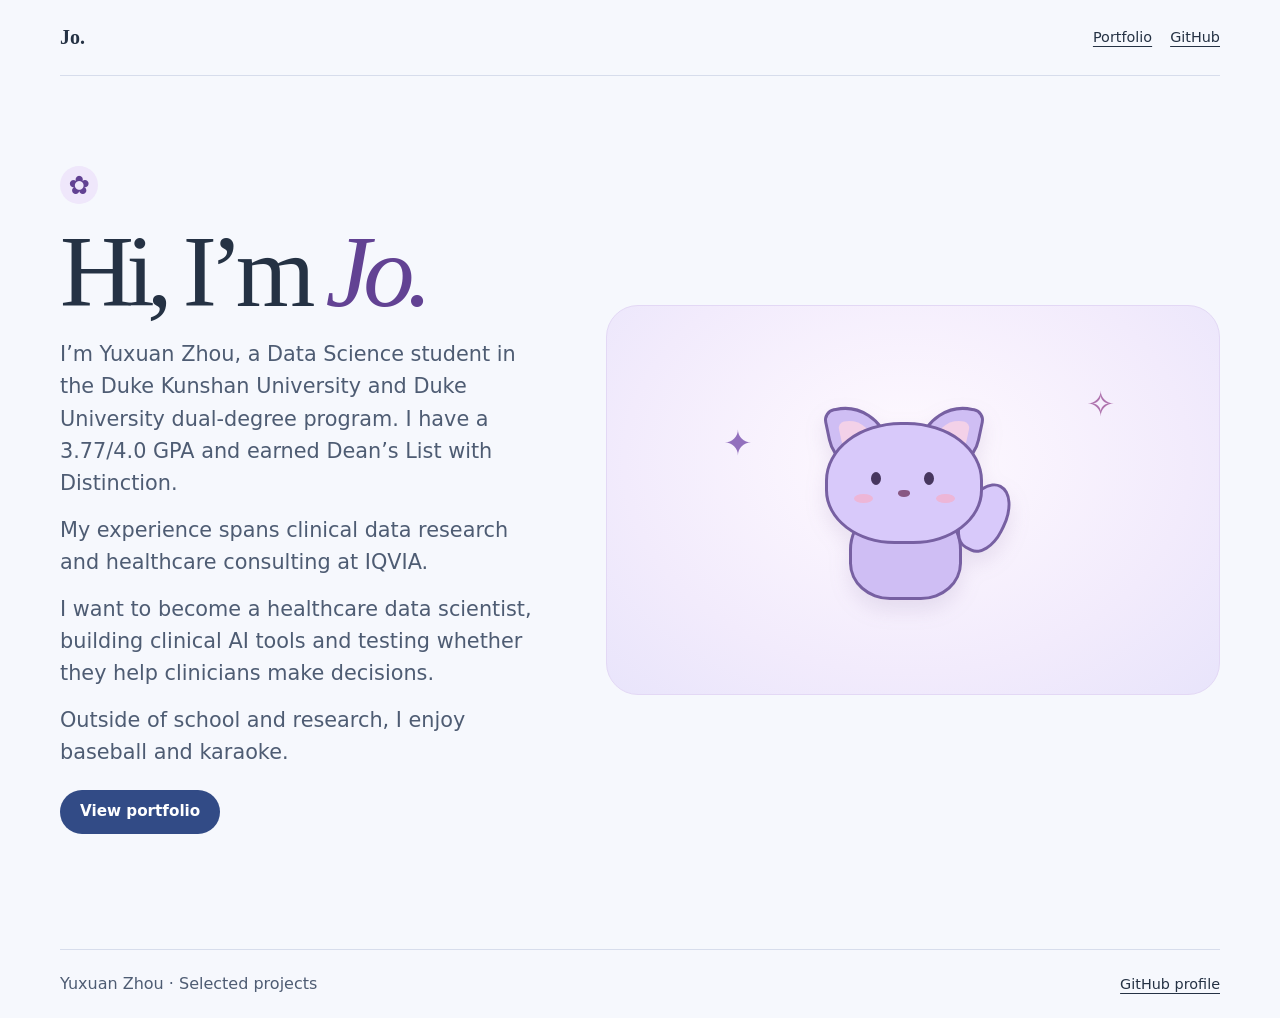
==== commit c046b425: "Give the personal homepage a playful mascot" ====
--- a/index.html
+++ b/index.html
@@ -12,7 +12,7 @@
 <style>
 .effect-chart{display:grid;gap:8px}.effect-chart h4{margin:0;color:var(--ink)}.effect-row{display:grid;grid-template-columns:minmax(100px,1fr) minmax(65px,1fr) 3.55rem;gap:8px;align-items:center;font: .82rem/1.3 ui-monospace,monospace}.effect-track{position:relative;height:9px;border-radius:5px;background:linear-gradient(90deg,#263548 49.5%,#aab9cb 49.5% 50.5%,#263548 50.5%)}.effect-track i{position:absolute;top:1px;height:7px;background:var(--mint);border-radius:4px}.effect-track i.negative{background:var(--pink)}.effect-scale{display:flex;justify-content:space-between;margin:0 3.7rem 0 auto;width:calc(50% - 1.85rem);font:.75rem ui-monospace,monospace;color:var(--muted)}.effect-chart details+details{margin-top:6px}.effect-chart summary{margin-bottom:8px}
 </style>
-<link rel="stylesheet" href="assets/gallery.css?v=intro">
+<link rel="stylesheet" href="assets/gallery.css?v=mascot">
 </head>
 <body>
 <nav aria-label="Main navigation"><a class="name" href="#top">Jo.</a><div><a href="#portfolio">Portfolio</a><a href="https://github.com/jo1127-here">GitHub</a></div></nav>
@@ -24,7 +24,19 @@
 <p>I want to become a healthcare data scientist, building clinical AI tools and testing whether they help clinicians make decisions.</p>
 <p>Outside of school and research, I enjoy baseball and karaoke.</p>
 </div><a class="cover-link" href="#portfolio">View portfolio</a></div>
-<figure><img src="assets/processed-ecg-cover.webp" width="1282" height="383" alt="Preprocessed Lead II ECG with peaks marked by Jo’s detector"><figcaption>From my ECG project · preprocessed Lead II with automated peak annotations</figcaption></figure>
+<div class="cover-mascot" aria-hidden="true">
+  <span class="mascot-sparkle mascot-sparkle-left">✦</span>
+  <span class="mascot-sparkle mascot-sparkle-right">✧</span>
+  <div class="mascot-cat">
+    <div class="mascot-body"></div>
+    <div class="mascot-paw"></div>
+    <div class="mascot-head">
+      <span class="mascot-ear mascot-ear-left"></span>
+      <span class="mascot-ear mascot-ear-right"></span>
+      <div class="mascot-face"><span class="mascot-eyes"></span><span class="mascot-nose"></span><span class="mascot-blush"></span></div>
+    </div>
+  </div>
+</div>
 </header>
 <section class="gallery" id="portfolio" aria-labelledby="projects" hidden><a class="portfolio-home" href="#top">Back to home</a>
 <h2 id="projects">Selected projects</h2>
@@ -41,10 +53,22 @@
 <div class="tile-copy"><p class="eyebrow">Medical imaging</p><h3>PET/CT spatial alignment</h3><p>Aligned PET/CT scans and compared lesion predictions with clinician masks.</p></div>
 </a>
 </div></section>
-<section class="project-group" id="modeling"><h3>Beyond Healthcare</h3><p>I bring the same approach to text and financial data: make model outputs easy to explore and explain what the results tell us. In STATS 401, I built a searchable map of a university bulletin. In STATS 302, I compared estimates of factors associated with S&amp;P 500 returns.</p><div class="project-grid"><a class="project-tile" href="#lab" data-project="lab">
+<section class="project-group" id="modeling"><h3>Beyond Healthcare</h3><p>I use interactive visualization to explore patterns in text, networks, and geography. I also use statistical models to study financial time series.</p>
+<h4 class="collection-title">STATS 401 · Interactive Visualization</h4>
+<div class="project-grid"><a class="project-tile" href="#lab" data-project="lab">
 <img src="assets/lab.webp" alt="UMAP plot of bulletin passages colored by topic" width="900" height="517">
-<div class="tile-copy"><p class="eyebrow">Visual analytics</p><h3>Mapping a university bulletin</h3><p>Turned a university bulletin into an interactive map of related passages.</p></div>
-</a>
+<div class="tile-copy"><p class="eyebrow">Lab 8 · Text</p><h3>Mapping a university bulletin</h3><p>Turned a university bulletin into an interactive map of related passages.</p></div>
+</a>
+<a class="project-tile" href="projects/stats401-lab7/lab7/index.html">
+<img src="assets/lab7-network.webp" alt="Daily commercial transactions shown as a network of companies" width="900" height="517">
+<div class="tile-copy"><p class="eyebrow">Lab 7 · Networks</p><h3>Temporal commercial network</h3><p>Built a time slider and playback to explore 60 days of company transactions.</p></div>
+</a>
+<a class="project-tile" href="projects/stats401-lab9/lab9/index.html">
+<img src="assets/lab9-map.webp" alt="World choropleth of GDP across the included economies" width="900" height="517">
+<div class="tile-copy"><p class="eyebrow">Lab 9 · Geography</p><h3>Mapping the global economy</h3><p>Built a linked map and cartogram to compare GDP across 50 economies.</p></div>
+</a></div>
+<h4 class="collection-title">STATS 302 · Statistical Modeling</h4>
+<div class="project-grid">
 <a class="project-tile" href="#markets" data-project="markets">
 <img src="assets/markets.webp" alt="Bar chart of selected Graphical RICA coefficients" width="900" height="517">
 <div class="tile-copy"><p class="eyebrow">Financial time series</p><h3>Modeling S&P 500 returns</h3><p>Modeled how market factors relate to S&amp;P 500 returns.</p></div>
@@ -83,7 +107,7 @@
 <div class="links"><a href="https://github.com/jo1127-here/portfolio/tree/main/projects/pet-ct">GitHub project</a></div>
 <div class="related-project"><a href="#waveform">Explore another biomedical workflow</a></div></article></dialog>
 <dialog id="lab" aria-label="Mapping a university bulletin"><form method="dialog" class="dialog-bar"><button>Close project</button></form><article class="card detail-card">
-<div><p class="eyebrow">Interactive visualization · STATS 401</p><h2>Mapping a university bulletin</h2><dl class="project-method"><dt>Aim</dt><dd>Help readers explore how topics are organized across a university bulletin.</dd><dt>Method</dt><dd>Embedded passages with MiniLM, grouped them with K-means, and projected them with UMAP for an interactive, filterable map.</dd></dl><div class="links"><a href="https://github.com/jo1127-here/portfolio/tree/main/projects/stats401-lab8">GitHub project</a><a href="projects/stats401-lab8/lab8/index.html">Explore full lab</a></div></div>
+<div><p class="eyebrow">Interactive visualization · STATS 401</p><h2>Mapping a university bulletin</h2><dl class="project-method"><dt>Aim</dt><dd>Help readers explore how topics are organized across a university bulletin.</dd><dt>Method</dt><dd>Embedded passages with MiniLM, grouped them with K-means, and projected them with UMAP for an interactive, filterable map.</dd></dl><div class="links"><a href="https://github.com/jo1127-here/portfolio/tree/main/projects/stats401-lab8">GitHub project</a><a href="projects/stats401-lab8/lab8/index.html">Open full interactive Lab 8</a></div></div>
 <h3 class="output-title">Output</h3>
 <div class="plot"><div class="controls"><label for="topic">Topic</label><select id="topic"><option value="all">All topics</option></select></div><canvas id="umap" role="img" aria-label="UMAP projection of bulletin passages colored by cluster"></canvas><output id="topic-info"></output><p class="caption">Each point represents one passage. Coordinates come from the published Lab 8 visualization.</p></div>
 <div class="related-project"><a href="#markets">Explore model estimates on market data</a></div></article></dialog>
--- a/assets/gallery.css
+++ b/assets/gallery.css
@@ -20,7 +20,7 @@
 .project-tile img{display:block;width:100%;height:auto;aspect-ratio:1.74;object-fit:cover}
 .tile-copy{padding:15px 17px 18px}
 .tile-copy h3{font:1.42rem/1.1 Georgia,serif;margin:.32em 0;letter-spacing:-.02em}
-.tile-copy>p:last-child{font-size:.88rem}
+.tile-copy>p:last-child{font-size:1.125rem;line-height:1.45;overflow-wrap:anywhere}
 .tile-copy .eyebrow{font-size:.76rem;letter-spacing:.07em}
 dialog{width:min(840px,calc(100% - 24px));max-height:calc(100dvh - 24px);margin:auto;background:var(--panel);color:var(--ink);border:1px solid var(--edge);border-radius:14px;padding:0}
 body:has(dialog[open]){overflow:hidden}
@@ -29,12 +29,12 @@
 dialog .plot{margin-top:16px}
 dialog .caption{min-height:0}
 @media(max-width:825px){.project-grid{grid-template-columns:repeat(2,minmax(0,1fr))}.cover h1{font-size:clamp(3.8rem,10vw,6.5rem)}}
-@media(max-width:570px){nav,main,footer{width:calc(100% - 30px)}header.cover{grid-template-columns:1fr;gap:24px}.project-grid{gap:10px}.tile-copy{padding:10px}.tile-copy h3{font-size:1.12rem}.tile-copy>p:last-child{font-size:.8rem}}
+@media(max-width:570px){nav,main,footer{width:calc(100% - 30px)}header.cover{grid-template-columns:1fr;gap:24px}.project-grid{gap:10px}.tile-copy{padding:10px}.tile-copy h3{font-size:1.12rem}.tile-copy>p:last-child{font-size:1rem}}
 @media(prefers-reduced-motion:reduce){.project-tile{transition:none}}
 
 .project-group{margin:20px 0 34px;scroll-margin-top:20px}
 .project-group>h3{font:1.45rem/1.2 Georgia,serif;margin:0 0 5px}
-.project-group>p{margin-bottom:14px;max-width:68ch}
+.project-group>p{margin-bottom:14px;max-width:68ch;font-size:1.125rem}
 .cover figure{background:#e4ede7;color:var(--ink);border:1px solid var(--edge)}
 .cover figcaption,.cover figcaption a{color:var(--ink)}
 dialog::backdrop{background:#23312e66}
@@ -72,3 +72,22 @@
 
 .intro-bio{max-width:44ch;font-size:clamp(1.125rem,1rem + .4vw,1.3rem);line-height:1.55}
 .intro-bio p+p{margin-top:.9rem}
+
+.collection-title{font-size:1.12rem;margin:22px 0 10px;color:var(--ink)}
+
+.cover-mascot{position:relative;display:grid;place-items:center;isolation:isolate;min-height:clamp(260px,35vw,390px);overflow:hidden;border:1px solid #e3d8f5;border-radius:32px;background:radial-gradient(ellipse at 49% 40%,#fffaff 0%,#f2ebfc 64%,#e8e4fb 100%)}
+.mascot-cat{position:relative;width:220px;height:222px;filter:drop-shadow(0 10px 10px #6a4c8e21)}
+.mascot-head{position:absolute;top:33px;left:22px;width:158px;height:122px}
+.mascot-ear{position:absolute;top:-18px;width:59px;height:66px;border:3px solid #7760a2;background:#cfbef4;border-radius:12px 45px 10px 36px;transform:rotate(-12deg)}
+.mascot-ear::after{content:"";position:absolute;inset:12px 12px 10px 10px;border-radius:inherit;background:#f3d1e8}
+.mascot-ear-left{left:3px}
+.mascot-ear-right{right:3px;transform:scaleX(-1) rotate(-12deg)}
+.mascot-face{position:absolute;inset:0;background:#d8c9fa;border:3px solid #7760a2;border-radius:48% 48% 44% 44%}
+.mascot-eyes{position:absolute;top:47px;left:43px;width:10px;height:13px;border-radius:50%;background:#47365e;box-shadow:53px 0 #47365e}
+.mascot-nose{position:absolute;top:65px;left:70px;width:12px;height:7px;border-radius:50% 50% 60% 60%;background:#885883}
+.mascot-blush{position:absolute;top:69px;left:26px;width:19px;height:9px;border-radius:50%;background:#edb6d7;box-shadow:82px 0 #edb6d7}
+.mascot-body{position:absolute;left:46px;bottom:11px;width:113px;height:101px;border:3px solid #7760a2;border-radius:55% 55% 40% 40%;background:#cfbef4}
+.mascot-paw{position:absolute;right:16px;bottom:57px;width:45px;height:73px;transform:rotate(27deg);border:3px solid #7760a2;border-radius:50% 50% 43% 43%;background:#d8c9fa}
+.mascot-sparkle{position:absolute;color:#9270bd;font-size:2.15rem;line-height:1}
+.mascot-sparkle-left{top:31%;left:19%}
+.mascot-sparkle-right{top:21%;right:17%;color:#ae72ad}
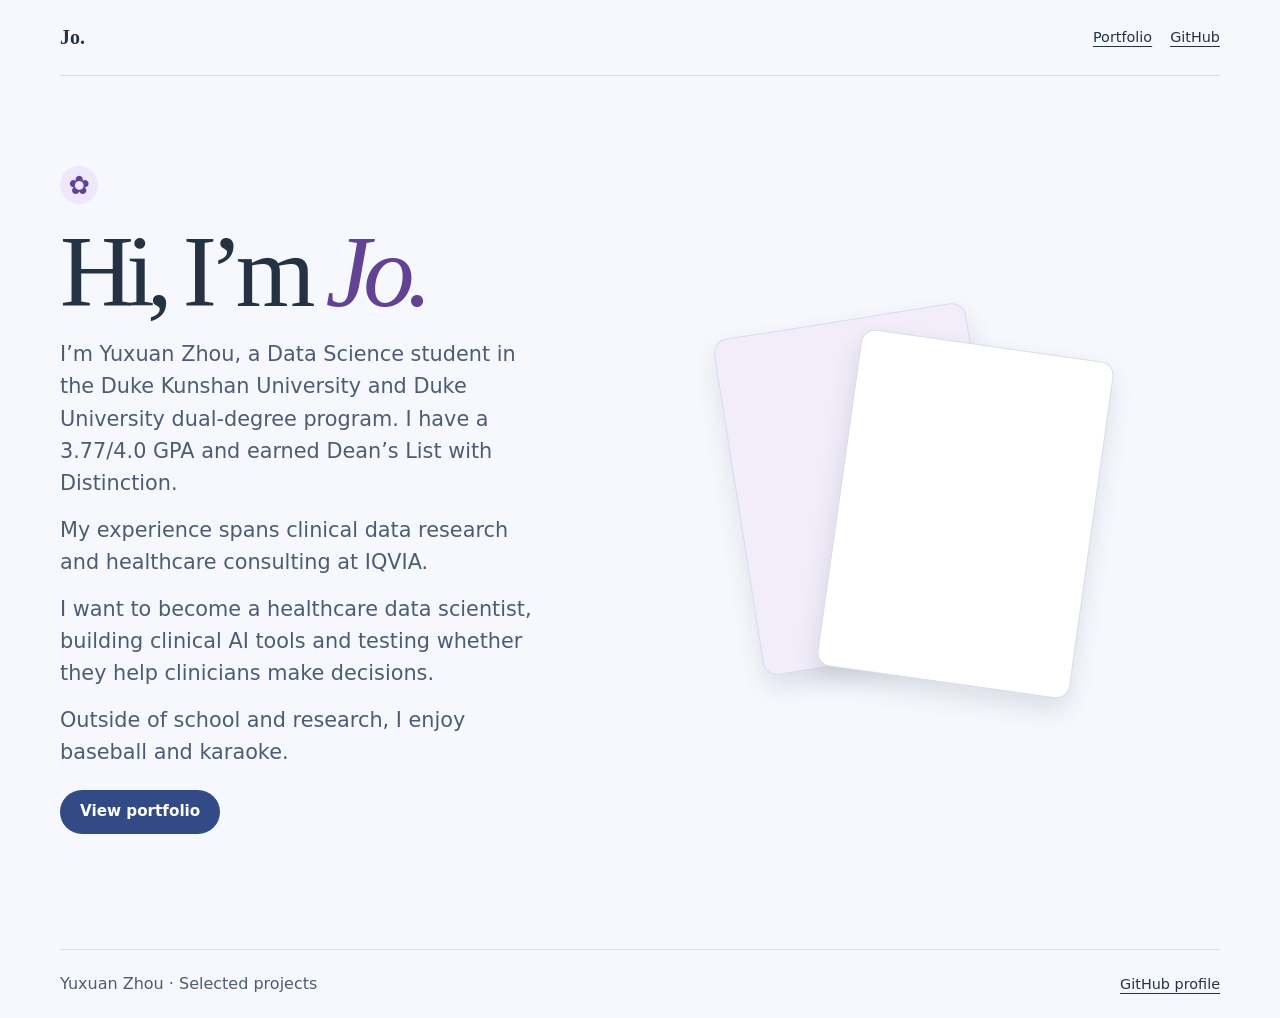
==== commit 2c17d0ea: "Reserve stacked frames for externally hosted portraits" ====
--- a/index.html
+++ b/index.html
@@ -12,7 +12,7 @@
 <style>
 .effect-chart{display:grid;gap:8px}.effect-chart h4{margin:0;color:var(--ink)}.effect-row{display:grid;grid-template-columns:minmax(100px,1fr) minmax(65px,1fr) 3.55rem;gap:8px;align-items:center;font: .82rem/1.3 ui-monospace,monospace}.effect-track{position:relative;height:9px;border-radius:5px;background:linear-gradient(90deg,#263548 49.5%,#aab9cb 49.5% 50.5%,#263548 50.5%)}.effect-track i{position:absolute;top:1px;height:7px;background:var(--mint);border-radius:4px}.effect-track i.negative{background:var(--pink)}.effect-scale{display:flex;justify-content:space-between;margin:0 3.7rem 0 auto;width:calc(50% - 1.85rem);font:.75rem ui-monospace,monospace;color:var(--muted)}.effect-chart details+details{margin-top:6px}.effect-chart summary{margin-bottom:8px}
 </style>
-<link rel="stylesheet" href="assets/gallery.css?v=mascot">
+<link rel="stylesheet" href="assets/gallery.css?v=photos">
 </head>
 <body>
 <nav aria-label="Main navigation"><a class="name" href="#top">Jo.</a><div><a href="#portfolio">Portfolio</a><a href="https://github.com/jo1127-here">GitHub</a></div></nav>
@@ -24,18 +24,9 @@
 <p>I want to become a healthcare data scientist, building clinical AI tools and testing whether they help clinicians make decisions.</p>
 <p>Outside of school and research, I enjoy baseball and karaoke.</p>
 </div><a class="cover-link" href="#portfolio">View portfolio</a></div>
-<div class="cover-mascot" aria-hidden="true">
-  <span class="mascot-sparkle mascot-sparkle-left">✦</span>
-  <span class="mascot-sparkle mascot-sparkle-right">✧</span>
-  <div class="mascot-cat">
-    <div class="mascot-body"></div>
-    <div class="mascot-paw"></div>
-    <div class="mascot-head">
-      <span class="mascot-ear mascot-ear-left"></span>
-      <span class="mascot-ear mascot-ear-right"></span>
-      <div class="mascot-face"><span class="mascot-eyes"></span><span class="mascot-nose"></span><span class="mascot-blush"></span></div>
-    </div>
-  </div>
+<div class="cover-photos">
+  <div class="photo-frame photo-frame-back"><img alt="Jo photographed from behind" hidden></div>
+  <div class="photo-frame photo-frame-front"><img alt="Front-facing portrait of Jo" hidden></div>
 </div>
 </header>
 <section class="gallery" id="portfolio" aria-labelledby="projects" hidden><a class="portfolio-home" href="#top">Back to home</a>
--- a/assets/gallery.css
+++ b/assets/gallery.css
@@ -75,19 +75,9 @@
 
 .collection-title{font-size:1.12rem;margin:22px 0 10px;color:var(--ink)}
 
-.cover-mascot{position:relative;display:grid;place-items:center;isolation:isolate;min-height:clamp(260px,35vw,390px);overflow:hidden;border:1px solid #e3d8f5;border-radius:32px;background:radial-gradient(ellipse at 49% 40%,#fffaff 0%,#f2ebfc 64%,#e8e4fb 100%)}
-.mascot-cat{position:relative;width:220px;height:222px;filter:drop-shadow(0 10px 10px #6a4c8e21)}
-.mascot-head{position:absolute;top:33px;left:22px;width:158px;height:122px}
-.mascot-ear{position:absolute;top:-18px;width:59px;height:66px;border:3px solid #7760a2;background:#cfbef4;border-radius:12px 45px 10px 36px;transform:rotate(-12deg)}
-.mascot-ear::after{content:"";position:absolute;inset:12px 12px 10px 10px;border-radius:inherit;background:#f3d1e8}
-.mascot-ear-left{left:3px}
-.mascot-ear-right{right:3px;transform:scaleX(-1) rotate(-12deg)}
-.mascot-face{position:absolute;inset:0;background:#d8c9fa;border:3px solid #7760a2;border-radius:48% 48% 44% 44%}
-.mascot-eyes{position:absolute;top:47px;left:43px;width:10px;height:13px;border-radius:50%;background:#47365e;box-shadow:53px 0 #47365e}
-.mascot-nose{position:absolute;top:65px;left:70px;width:12px;height:7px;border-radius:50% 50% 60% 60%;background:#885883}
-.mascot-blush{position:absolute;top:69px;left:26px;width:19px;height:9px;border-radius:50%;background:#edb6d7;box-shadow:82px 0 #edb6d7}
-.mascot-body{position:absolute;left:46px;bottom:11px;width:113px;height:101px;border:3px solid #7760a2;border-radius:55% 55% 40% 40%;background:#cfbef4}
-.mascot-paw{position:absolute;right:16px;bottom:57px;width:45px;height:73px;transform:rotate(27deg);border:3px solid #7760a2;border-radius:50% 50% 43% 43%;background:#d8c9fa}
-.mascot-sparkle{position:absolute;color:#9270bd;font-size:2.15rem;line-height:1}
-.mascot-sparkle-left{top:31%;left:19%}
-.mascot-sparkle-right{top:21%;right:17%;color:#ae72ad}
+.cover-photos{position:relative;width:min(100%,440px);height:clamp(260px,38vw,410px);margin-inline:auto}
+.photo-frame{position:absolute;width:58%;aspect-ratio:3/4;padding:8px;background:#fff;border:1px solid #d7ddec;border-radius:14px;box-shadow:0 12px 25px #25324420}
+.photo-frame img{display:block;width:100%;height:100%;object-fit:cover;border-radius:7px}
+.photo-frame-back{top:6%;left:10%;transform:rotate(-9deg);background:#f2edf9}
+.photo-frame-front{top:12%;right:9%;transform:rotate(8deg)}
+@media(max-width:570px){.cover-photos{width:min(100%,300px);height:265px}}
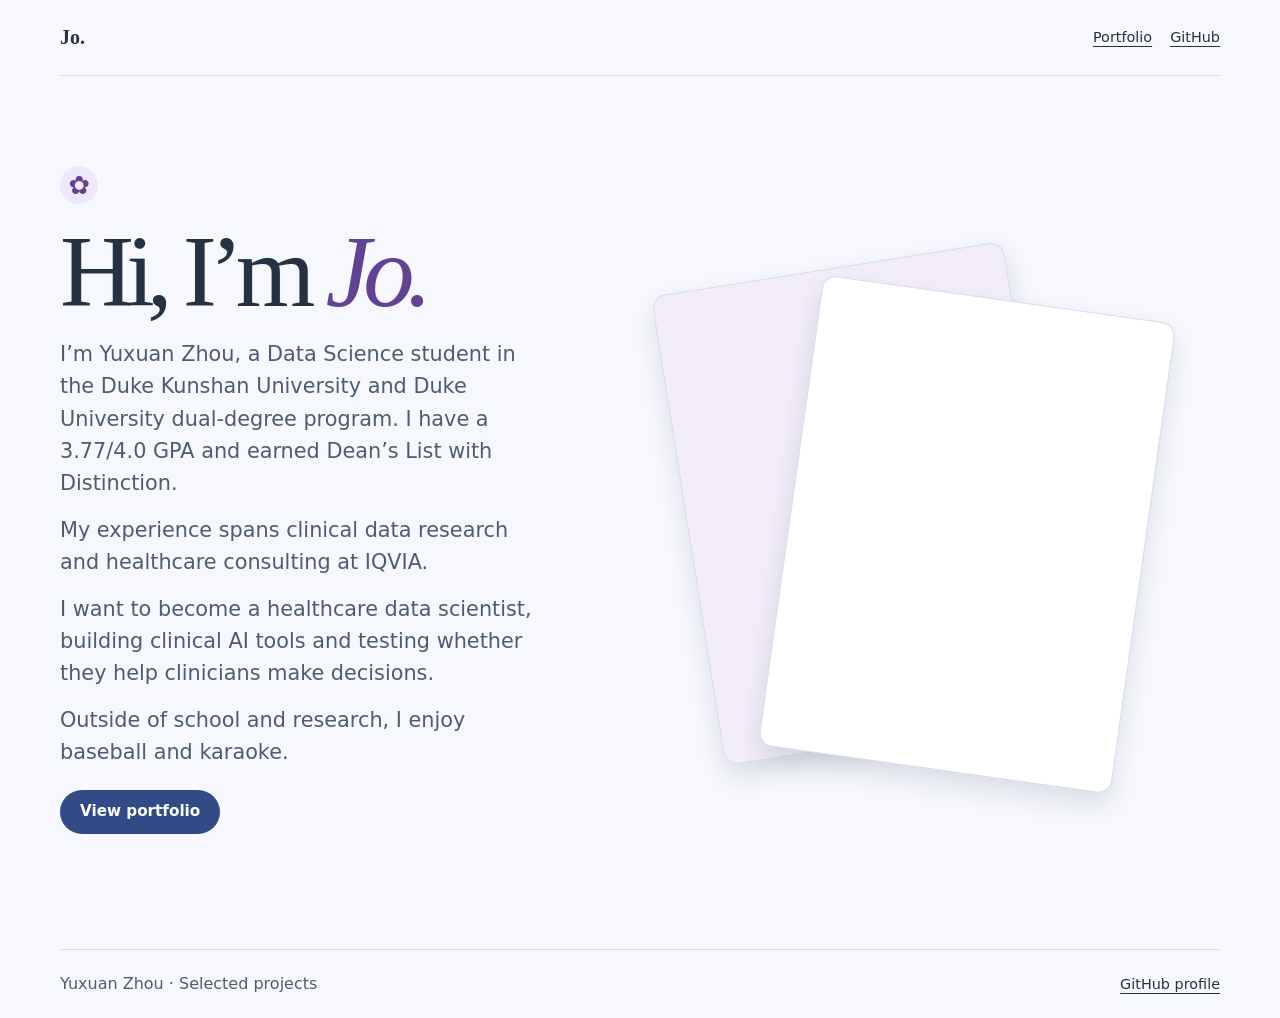
==== commit 7265cacb: "Enlarge the stacked portrait frames" ====
--- a/index.html
+++ b/index.html
@@ -12,7 +12,7 @@
 <style>
 .effect-chart{display:grid;gap:8px}.effect-chart h4{margin:0;color:var(--ink)}.effect-row{display:grid;grid-template-columns:minmax(100px,1fr) minmax(65px,1fr) 3.55rem;gap:8px;align-items:center;font: .82rem/1.3 ui-monospace,monospace}.effect-track{position:relative;height:9px;border-radius:5px;background:linear-gradient(90deg,#263548 49.5%,#aab9cb 49.5% 50.5%,#263548 50.5%)}.effect-track i{position:absolute;top:1px;height:7px;background:var(--mint);border-radius:4px}.effect-track i.negative{background:var(--pink)}.effect-scale{display:flex;justify-content:space-between;margin:0 3.7rem 0 auto;width:calc(50% - 1.85rem);font:.75rem ui-monospace,monospace;color:var(--muted)}.effect-chart details+details{margin-top:6px}.effect-chart summary{margin-bottom:8px}
 </style>
-<link rel="stylesheet" href="assets/gallery.css?v=photos">
+<link rel="stylesheet" href="assets/gallery.css?v=larger-photos">
 </head>
 <body>
 <nav aria-label="Main navigation"><a class="name" href="#top">Jo.</a><div><a href="#portfolio">Portfolio</a><a href="https://github.com/jo1127-here">GitHub</a></div></nav>
--- a/assets/gallery.css
+++ b/assets/gallery.css
@@ -75,9 +75,9 @@
 
 .collection-title{font-size:1.12rem;margin:22px 0 10px;color:var(--ink)}
 
-.cover-photos{position:relative;width:min(100%,440px);height:clamp(260px,38vw,410px);margin-inline:auto}
-.photo-frame{position:absolute;width:58%;aspect-ratio:3/4;padding:8px;background:#fff;border:1px solid #d7ddec;border-radius:14px;box-shadow:0 12px 25px #25324420}
+.cover-photos{position:relative;width:min(100%,540px);aspect-ratio:1.04;margin-inline:auto}
+.photo-frame{position:absolute;width:66%;aspect-ratio:3/4;padding:8px;background:#fff;border:1px solid #d7ddec;border-radius:14px;box-shadow:0 12px 25px #25324420}
 .photo-frame img{display:block;width:100%;height:100%;object-fit:cover;border-radius:7px}
-.photo-frame-back{top:6%;left:10%;transform:rotate(-9deg);background:#f2edf9}
-.photo-frame-front{top:12%;right:9%;transform:rotate(8deg)}
-@media(max-width:570px){.cover-photos{width:min(100%,300px);height:265px}}
+.photo-frame-back{top:5%;left:8%;transform:rotate(-9deg);background:#f2edf9}
+.photo-frame-front{top:11%;right:7%;transform:rotate(8deg)}
+@media(max-width:570px){.cover-photos{width:min(100%,365px)}}
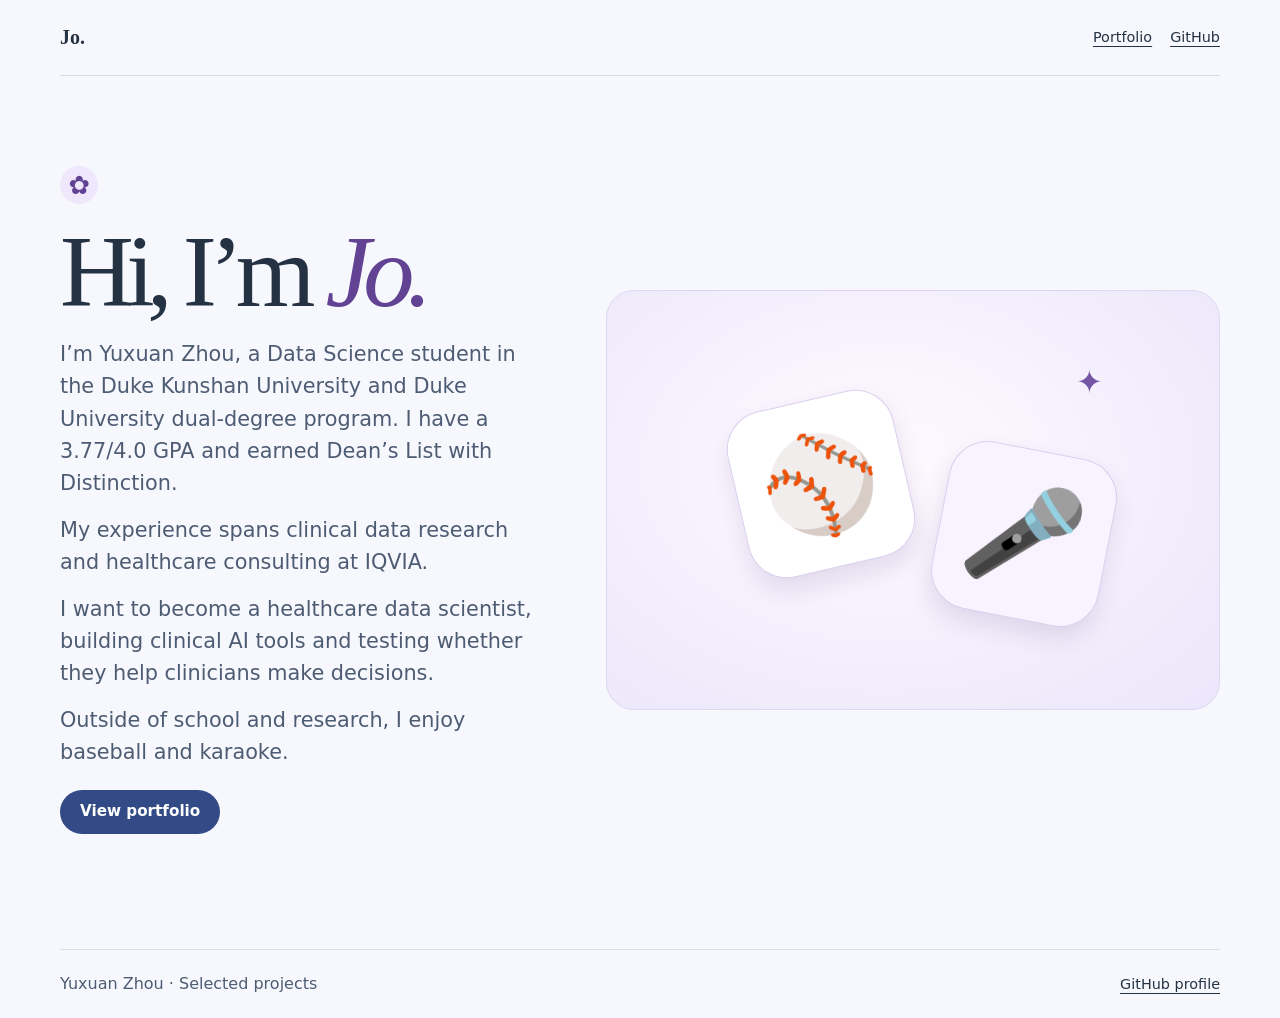
==== commit 40e91799: "Clarify project challenges and PET voxel alignment scope" ====
--- a/index.html
+++ b/index.html
@@ -12,7 +12,7 @@
 <style>
 .effect-chart{display:grid;gap:8px}.effect-chart h4{margin:0;color:var(--ink)}.effect-row{display:grid;grid-template-columns:minmax(100px,1fr) minmax(65px,1fr) 3.55rem;gap:8px;align-items:center;font: .82rem/1.3 ui-monospace,monospace}.effect-track{position:relative;height:9px;border-radius:5px;background:linear-gradient(90deg,#263548 49.5%,#aab9cb 49.5% 50.5%,#263548 50.5%)}.effect-track i{position:absolute;top:1px;height:7px;background:var(--mint);border-radius:4px}.effect-track i.negative{background:var(--pink)}.effect-scale{display:flex;justify-content:space-between;margin:0 3.7rem 0 auto;width:calc(50% - 1.85rem);font:.75rem ui-monospace,monospace;color:var(--muted)}.effect-chart details+details{margin-top:6px}.effect-chart summary{margin-bottom:8px}
 </style>
-<link rel="stylesheet" href="assets/gallery.css?v=larger-photos">
+<link rel="stylesheet" href="assets/gallery.css?v=project-stories">
 </head>
 <body>
 <nav aria-label="Main navigation"><a class="name" href="#top">Jo.</a><div><a href="#portfolio">Portfolio</a><a href="https://github.com/jo1127-here">GitHub</a></div></nav>
@@ -24,9 +24,10 @@
 <p>I want to become a healthcare data scientist, building clinical AI tools and testing whether they help clinicians make decisions.</p>
 <p>Outside of school and research, I enjoy baseball and karaoke.</p>
 </div><a class="cover-link" href="#portfolio">View portfolio</a></div>
-<div class="cover-photos">
-  <div class="photo-frame photo-frame-back"><img alt="Jo photographed from behind" hidden></div>
-  <div class="photo-frame photo-frame-front"><img alt="Front-facing portrait of Jo" hidden></div>
+<div class="cover-hobbies" aria-hidden="true">
+  <span class="hobby-card hobby-baseball">⚾</span>
+  <span class="hobby-card hobby-karaoke">🎤</span>
+  <span class="hobby-star">✦</span>
 </div>
 </header>
 <section class="gallery" id="portfolio" aria-labelledby="projects" hidden><a class="portfolio-home" href="#top">Back to home</a>
@@ -41,7 +42,7 @@
 </a>
 <a class="project-tile" href="#pet-ct" data-project="pet-ct">
 <img src="assets/pet.webp" alt="Workflow diagram showing CT and segmentation resampled to the PET grid" width="900" height="517">
-<div class="tile-copy"><p class="eyebrow">Medical imaging</p><h3>PET/CT spatial alignment</h3><p>Aligned PET/CT scans and compared lesion predictions with clinician masks.</p></div>
+<div class="tile-copy"><p class="eyebrow">Medical imaging</p><h3>PET/CT spatial alignment</h3><p>Resampled CT and an existing lesion mask onto the PET voxel grid.</p></div>
 </a>
 </div></section>
 <section class="project-group" id="modeling"><h3>Beyond Healthcare</h3><p>I use interactive visualization to explore patterns in text, networks, and geography. I also use statistical models to study financial time series.</p>
@@ -66,12 +67,12 @@
 </a></div></section>
 </section>
 <dialog id="ecg-icd" aria-label="ECG–ICD association analysis"><form method="dialog" class="dialog-bar"><button>Close project</button></form><article class="card detail-card">
-<div><p class="eyebrow">Clinical statistics</p><h2>ECG–ICD association analysis</h2><dl class="project-method"><dt>Aim</dt><dd>Test which ICD-9 diagnoses are associated with standardized T-wave amplitude.</dd><dt>Method</dt><dd>Fit linear mixed-effects models with patient random intercepts for repeated ECGs, then applied BH-FDR correction.</dd></dl><p id="forest-summary" class="caption"></p><div class="links"><a href="https://github.com/jo1127-here/portfolio/tree/main/projects/ecg-icd">GitHub project</a></div></div>
+<div><p class="eyebrow">Clinical statistics</p><h2>ECG–ICD association analysis</h2><dl class="project-method"><dt>Aim</dt><dd>Test which ICD-9 diagnoses are associated with standardized T-wave amplitude.</dd><dt>Challenge</dt><dd>Multiple ECGs can come from the same patient, and testing many diagnoses increases the chance of false discoveries.</dd><dt>Approach</dt><dd>Fit linear mixed-effects models with patient random intercepts for repeated ECGs, then applied BH-FDR correction.</dd></dl><p id="forest-summary" class="caption"></p><div class="links"><a href="https://github.com/jo1127-here/portfolio/tree/main/projects/ecg-icd">GitHub project</a></div></div>
 <h3 class="output-title">Output</h3>
 <div class="plot"><div class="controls"><label for="forest-filter">Display</label><select id="forest-filter"><option value="all">Top 10 by absolute effect</option><option value="fdr">BH-FDR q &lt; 0.05</option></select></div><canvas id="forest" role="img" aria-label="Forest plot of standardized coefficients and 95 percent confidence intervals"></canvas><output id="forest-info">Hover over a row for its estimate and adjusted q-value.</output><details><summary>Read estimates as a table</summary><table><thead><tr><th>ICD-9</th><th>Estimate</th><th>95% CI</th><th>q</th></tr></thead><tbody id="forest-table"></tbody></table></details></div>
 <div class="related-project"><a href="#waveform">See how P and T peaks are located</a></div></article></dialog>
 <dialog id="waveform" aria-label="ECG waveform detection"><form method="dialog" class="dialog-bar"><button>Close project</button></form><article class="card detail-card">
-<p class="eyebrow">Signal processing</p><h3>ECG waveform detection</h3><dl class="project-method"><dt>Aim</dt><dd>Automatically locate P, R, and T peaks and evaluate detection against clinician annotations.</dd><dt>Method</dt><dd>Filtered Lead II recordings, found R peaks with Engzee and an energy-based fallback, then searched for P and T peaks in R-anchored windows.</dd></dl>
+<p class="eyebrow">Signal processing</p><h3>ECG waveform detection</h3><dl class="project-method"><dt>Aim</dt><dd>Automatically locate P, R, and T peaks and evaluate detection against clinician annotations.</dd><dt>Challenge</dt><dd>P and T peaks are less prominent than R peaks and can be hard to distinguish from noise or nearby waves.</dd><dt>Approach</dt><dd>Filtered Lead II recordings, found R peaks with Engzee and an energy-based fallback, then searched for P and T peaks in R-anchored windows.</dd></dl>
 <h3 class="output-title">Output</h3>
 <section aria-labelledby="ecg-example">
 <h4 id="ecg-example">Clinician annotations vs. my detector</h4>
@@ -90,20 +91,19 @@
 <div class="links"><a href="https://github.com/jo1127-here/portfolio/tree/main/projects/ecg-waveform">GitHub project</a></div>
 <div class="related-project"><a href="#ecg-icd">See how T-wave features are used in association models</a></div></article></dialog>
 <dialog id="pet-ct" aria-label="PET/CT spatial alignment"><form method="dialog" class="dialog-bar"><button>Close project</button></form><article class="card detail-card">
-<p class="eyebrow">Medical imaging</p><h3>PET/CT spatial alignment</h3><dl class="project-method"><dt>Aim</dt><dd>Align PET, CT, and lesion masks and compare lesion predictions with clinician ground truth.</dd><dt>Method</dt><dd>Resampled CT and lesion masks onto the PET grid with SimpleITK using linear and nearest-neighbor interpolation, respectively. I ran nnU-Net for lesion segmentation and compared predictions with clinician masks.</dd></dl>
-<h3 class="output-title">Output</h3>
-<div class="result-note"><p><strong>Alignment check.</strong> In the example output, the CT and lesion masks matched the PET grid. The lesion mask had 1,299 nonzero voxels before and after resampling.</p>
-<p><strong>61.69%</strong> positive mean Dice, as reported in my nnU-Net evaluation. This metric summarizes the evaluation, while a mask overlay shows an individual example.</p>
-<p>The linked GitHub project contains the spatial alignment code. My nnU-Net training and inference code is not published there.</p></div>
+<p class="eyebrow">Medical imaging</p><h3>PET/CT spatial alignment</h3><dl class="project-method"><dt>Aim</dt><dd>Put CT, PET, and an existing lesion mask on the same voxel grid for slice-by-slice comparison.</dd><dt>Challenge</dt><dd>The scans and mask use different voxel grids. An array index can therefore refer to different physical locations across volumes.</dd><dt>Approach</dt><dd>Resampled CT and lesion masks onto the PET grid with SimpleITK using linear and nearest-neighbor interpolation, respectively. PET supplied the reference size, spacing, origin, and orientation. The pipeline uses an identity transform because the inputs already share a physical coordinate frame.</dd></dl>
+<h3 class="output-title">Output</h3>
+<figure class="ecg-figure alignment-workflow"><img src="assets/pet.webp" width="900" height="517" alt="SimpleITK workflow for resampling CT and a lesion mask onto the PET reference grid"><figcaption>Resampling workflow. CT intensities use linear interpolation and mask labels use nearest-neighbor interpolation.</figcaption></figure>
+<div class="result-note"><p><strong>Example validation.</strong> The output CT and lesion mask both matched the PET geometry. The mask contained <strong>1,299 nonzero voxels</strong> before and after resampling in this example.</p></div>
 <div class="links"><a href="https://github.com/jo1127-here/portfolio/tree/main/projects/pet-ct">GitHub project</a></div>
 <div class="related-project"><a href="#waveform">Explore another biomedical workflow</a></div></article></dialog>
 <dialog id="lab" aria-label="Mapping a university bulletin"><form method="dialog" class="dialog-bar"><button>Close project</button></form><article class="card detail-card">
-<div><p class="eyebrow">Interactive visualization · STATS 401</p><h2>Mapping a university bulletin</h2><dl class="project-method"><dt>Aim</dt><dd>Help readers explore how topics are organized across a university bulletin.</dd><dt>Method</dt><dd>Embedded passages with MiniLM, grouped them with K-means, and projected them with UMAP for an interactive, filterable map.</dd></dl><div class="links"><a href="https://github.com/jo1127-here/portfolio/tree/main/projects/stats401-lab8">GitHub project</a><a href="projects/stats401-lab8/lab8/index.html">Open full interactive Lab 8</a></div></div>
+<div><p class="eyebrow">Interactive visualization · STATS 401</p><h2>Mapping a university bulletin</h2><dl class="project-method"><dt>Aim</dt><dd>Help readers explore how topics are organized across a university bulletin.</dd><dt>Challenge</dt><dd>A table of contents shows formal sections, but similar topics can appear in different sections and are hard to find through browsing alone.</dd><dt>Approach</dt><dd>Embedded passages with MiniLM, grouped them with K-means, and projected them with UMAP for an interactive, filterable map.</dd></dl><div class="links"><a href="https://github.com/jo1127-here/portfolio/tree/main/projects/stats401-lab8">GitHub project</a><a href="projects/stats401-lab8/lab8/index.html">Open full interactive Lab 8</a></div></div>
 <h3 class="output-title">Output</h3>
 <div class="plot"><div class="controls"><label for="topic">Topic</label><select id="topic"><option value="all">All topics</option></select></div><canvas id="umap" role="img" aria-label="UMAP projection of bulletin passages colored by cluster"></canvas><output id="topic-info"></output><p class="caption">Each point represents one passage. Coordinates come from the published Lab 8 visualization.</p></div>
 <div class="related-project"><a href="#markets">Explore model estimates on market data</a></div></article></dialog>
 <dialog id="markets" aria-label="Modeling S&P 500 returns"><form method="dialog" class="dialog-bar"><button>Close project</button></form><article class="card detail-card">
-<div><p class="eyebrow">Financial time series · STATS 302</p><h2>Modeling S&amp;P 500 returns</h2><dl class="project-method"><dt>Aim</dt><dd>Explore which market factors are associated with movements in S&amp;P 500 returns.</dd><dt>Method</dt><dd>Built market features from Yahoo Finance and compared Graphical RICA and cross-moment estimates using a lagged sector-level causal graph.</dd></dl><p class="caption">The unknown-graph check did not identify the full graph. The coefficients are exploratory and depend on the model assumptions.</p><div class="links"><a href="https://github.com/jo1127-here/portfolio/tree/main/projects/stats302">GitHub project</a></div></div>
+<div><p class="eyebrow">Financial time series · STATS 302</p><h2>Modeling S&amp;P 500 returns</h2><dl class="project-method"><dt>Aim</dt><dd>Explore which market factors are associated with movements in S&amp;P 500 returns.</dd><dt>Challenge</dt><dd>Market variables move together and at different time offsets, which makes it hard to interpret individual estimates.</dd><dt>Approach</dt><dd>Built market features from Yahoo Finance and compared Graphical RICA and cross-moment estimates using a lagged sector-level causal graph.</dd></dl><p class="caption">The unknown-graph check did not identify the full graph. The coefficients are exploratory and depend on the model assumptions.</p><div class="links"><a href="https://github.com/jo1127-here/portfolio/tree/main/projects/stats302">GitHub project</a></div></div>
 <h3 class="output-title">Output</h3>
 <div class="plot effect-chart"><h4>Selected coefficient estimates</h4><details open><summary>Graphical RICA · lagged inputs</summary><div class="effect-row"><span>10Y yield</span><span class="effect-track" aria-hidden="true"><i class="positive" style="left:50.00%;width:49.31%"></i></span><span>+0.986</span></div>
 <div class="effect-row"><span>13-week yield</span><span class="effect-track" aria-hidden="true"><i class="positive" style="left:50.00%;width:49.13%"></i></span><span>+0.983</span></div>
--- a/assets/gallery.css
+++ b/assets/gallery.css
@@ -22,7 +22,7 @@
 .tile-copy h3{font:1.42rem/1.1 Georgia,serif;margin:.32em 0;letter-spacing:-.02em}
 .tile-copy>p:last-child{font-size:1.125rem;line-height:1.45;overflow-wrap:anywhere}
 .tile-copy .eyebrow{font-size:.76rem;letter-spacing:.07em}
-dialog{width:min(840px,calc(100% - 24px));max-height:calc(100dvh - 24px);margin:auto;background:var(--panel);color:var(--ink);border:1px solid var(--edge);border-radius:14px;padding:0}
+dialog{width:min(1160px,calc(100% - 28px));max-height:calc(100dvh - 20px);margin:auto;background:var(--panel);color:var(--ink);border:1px solid var(--edge);border-radius:14px;padding:0}
 body:has(dialog[open]){overflow:hidden}
 .dialog-bar{display:flex;justify-content:flex-end;padding:12px 14px 0}
 dialog .detail-card{border:0;padding-top:10px}
@@ -75,9 +75,9 @@
 
 .collection-title{font-size:1.12rem;margin:22px 0 10px;color:var(--ink)}
 
-.cover-photos{position:relative;width:min(100%,540px);aspect-ratio:1.04;margin-inline:auto}
-.photo-frame{position:absolute;width:66%;aspect-ratio:3/4;padding:8px;background:#fff;border:1px solid #d7ddec;border-radius:14px;box-shadow:0 12px 25px #25324420}
-.photo-frame img{display:block;width:100%;height:100%;object-fit:cover;border-radius:7px}
-.photo-frame-back{top:5%;left:8%;transform:rotate(-9deg);background:#f2edf9}
-.photo-frame-front{top:11%;right:7%;transform:rotate(8deg)}
-@media(max-width:570px){.cover-photos{width:min(100%,365px)}}
+.cover-hobbies{position:relative;display:grid;place-items:center;min-height:clamp(230px,37vw,420px);border:1px solid #ded6f2;border-radius:28px;background:radial-gradient(ellipse at 45% 42%,#fffaff,#ebe6fa)}
+.hobby-card{position:absolute;display:grid;place-items:center;width:34%;max-width:170px;aspect-ratio:1;border:1px solid #dad1ee;border-radius:23%;background:#fff;box-shadow:0 12px 22px #45337620;font-size:clamp(3rem,9vw,6rem);line-height:1}
+.hobby-baseball{left:21%;top:26%;transform:rotate(-13deg)}
+.hobby-karaoke{right:18%;top:38%;transform:rotate(11deg);background:#f9f2ff}
+.hobby-star{position:absolute;top:16%;right:19%;color:#7556a5;font-size:2rem}
+.alignment-workflow{max-width:650px}
